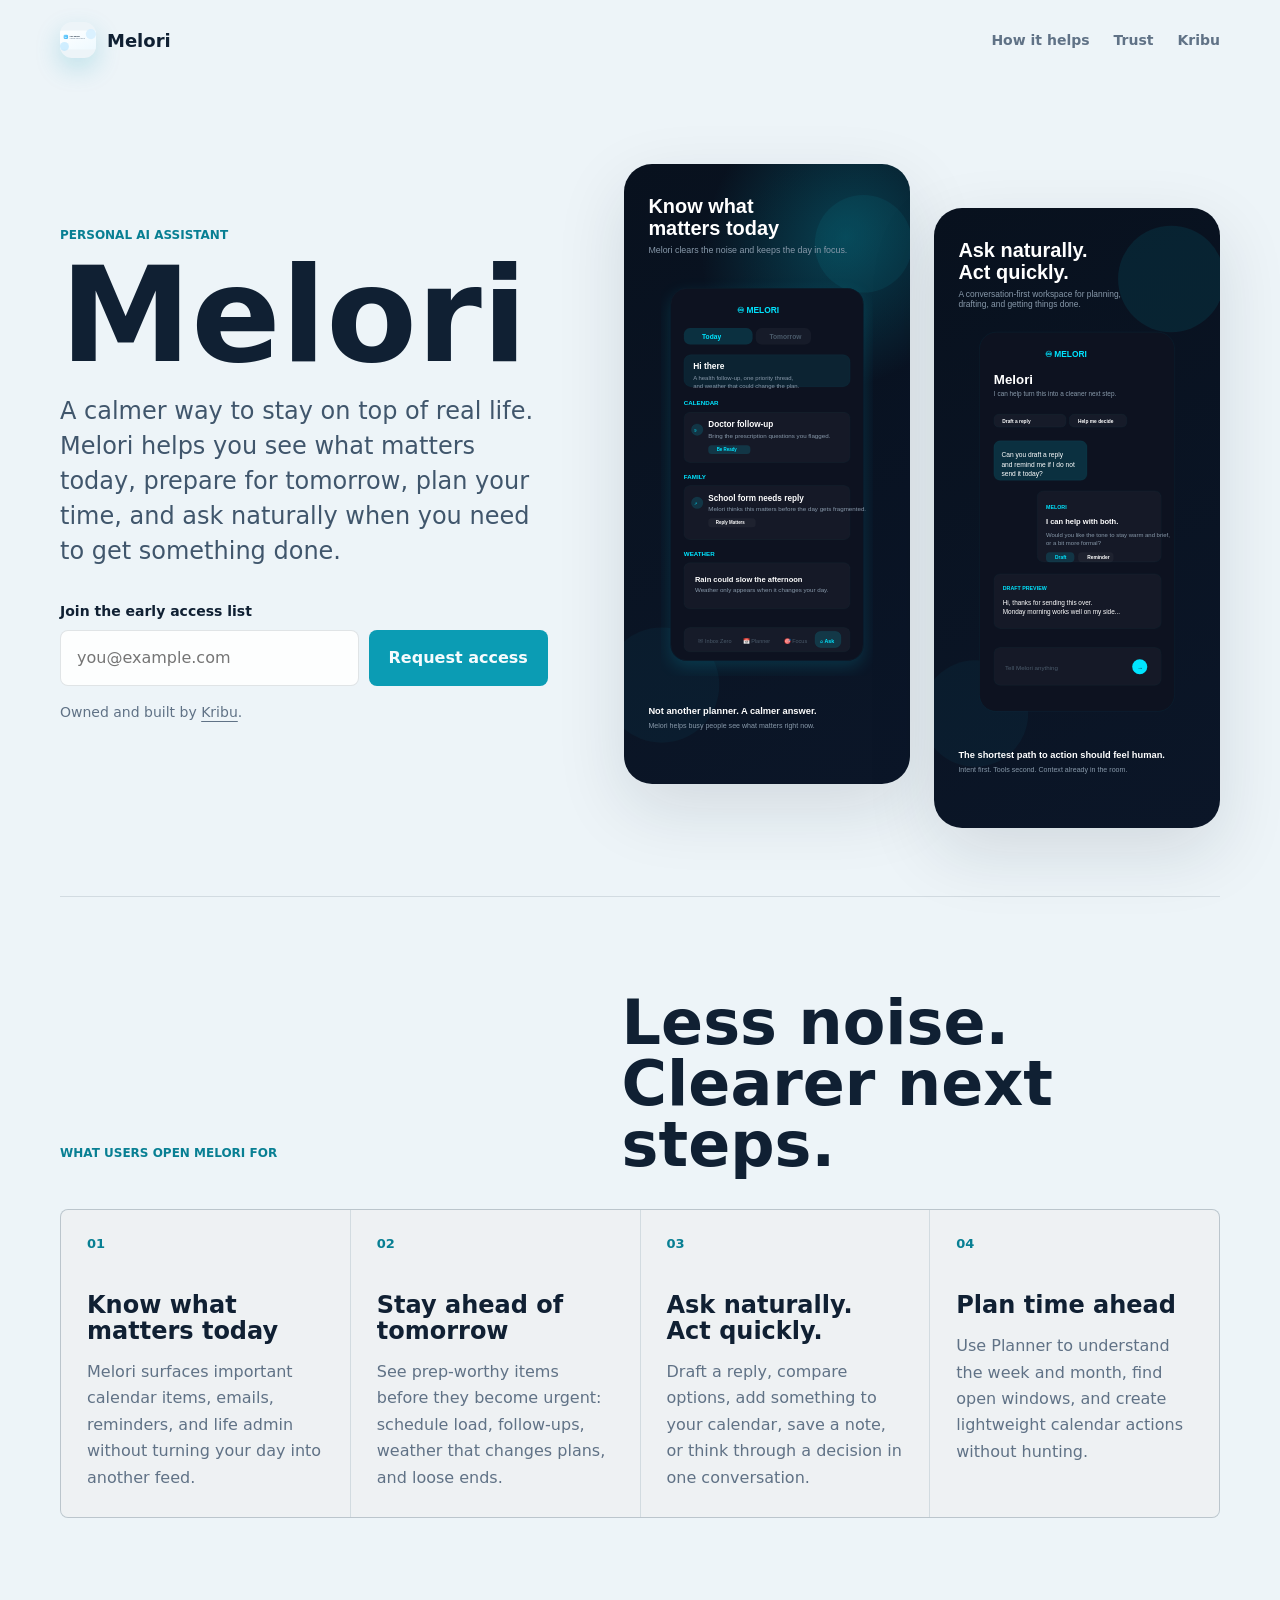
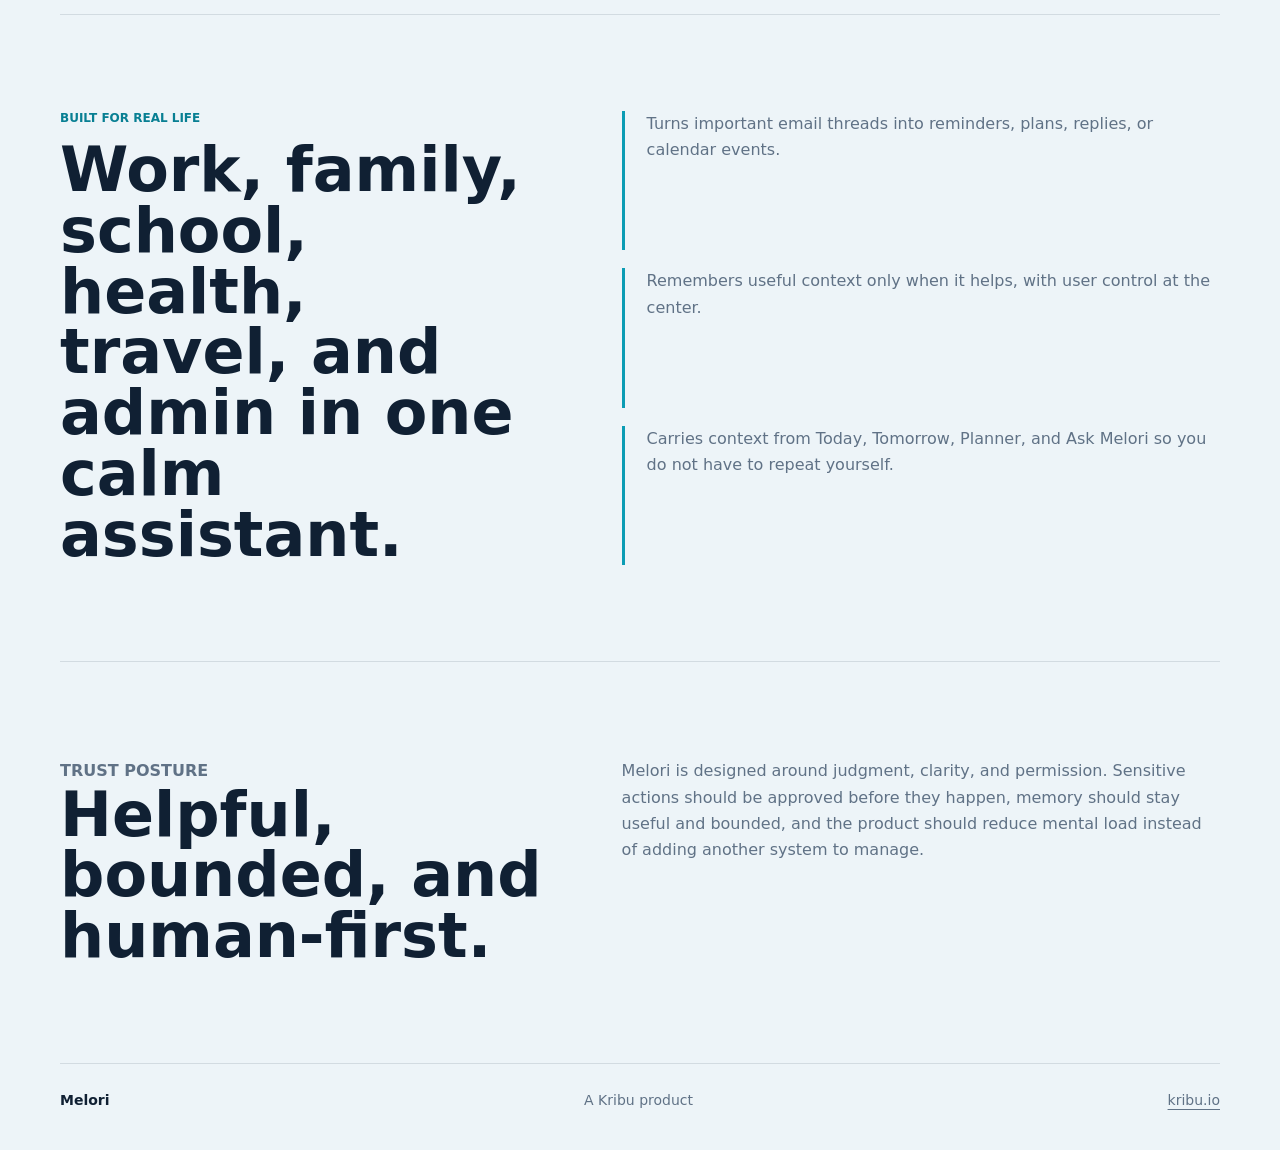
==== index.html @ 2f79527c "Build Melori landing page" ====
<!doctype html>
<html lang="en">
  <head>
    <meta charset="utf-8">
    <meta name="viewport" content="width=device-width, initial-scale=1">
    <title>Melori | A calmer way to stay on top of real life</title>
    <meta
      name="description"
      content="Melori is a calm personal AI assistant that helps you know what matters today, prepare for tomorrow, plan ahead, and turn intent into action."
    >
    <meta name="theme-color" content="#edf4f8">
    <meta name="robots" content="index,follow,max-image-preview:large,max-snippet:-1,max-video-preview:-1">
    <link rel="canonical" href="https://askmelori.ai/">

    <meta property="og:type" content="website">
    <meta property="og:site_name" content="Melori">
    <meta property="og:title" content="Melori | A calmer way to stay on top of real life">
    <meta
      property="og:description"
      content="Know what matters today, prepare for tomorrow, and ask naturally when you need to act."
    >
    <meta property="og:url" content="https://askmelori.ai/">
    <meta property="og:image" content="https://askmelori.ai/melori-mark.svg">
    <meta property="og:image:alt" content="Melori logo">

    <meta name="twitter:card" content="summary_large_image">
    <meta name="twitter:title" content="Melori | A calmer way to stay on top of real life">
    <meta
      name="twitter:description"
      content="A personal AI assistant for today, tomorrow, planning, and quick follow-through."
    >
    <meta name="twitter:image" content="https://askmelori.ai/melori-mark.svg">

    <link rel="icon" href="/melori-mark.svg" type="image/svg+xml">
    <link rel="apple-touch-icon" href="/melori-mark.svg">
    <link rel="stylesheet" href="/styles.css">

    <script type="application/ld+json">
      {
        "@context": "https://schema.org",
        "@type": "Organization",
        "name": "Melori",
        "url": "https://askmelori.ai/",
        "logo": "https://askmelori.ai/melori-mark.svg",
        "parentOrganization": {
          "@type": "Organization",
          "name": "Kribu",
          "url": "https://kribu.io/"
        },
        "description": "Melori is a personal AI assistant for life admin, planning, memory, and follow-through."
      }
    </script>
  </head>
  <body>
    <header class="site-header" aria-label="Primary navigation">
      <a class="brand" href="/" aria-label="Melori home">
        <img src="/melori-mark.svg" alt="" width="36" height="36">
        <span>Melori</span>
      </a>
      <nav class="nav-links" aria-label="Page links">
        <a href="#how">How it helps</a>
        <a href="#trust">Trust</a>
        <a href="https://kribu.io/">Kribu</a>
      </nav>
    </header>

    <main>
      <section class="hero" aria-labelledby="hero-title">
        <div class="hero-copy">
          <p class="eyebrow">Personal AI assistant</p>
          <h1 id="hero-title">Melori</h1>
          <p class="hero-lede">
            A calmer way to stay on top of real life. Melori helps you see what matters today,
            prepare for tomorrow, plan your time, and ask naturally when you need to get something done.
          </p>
          <form class="signup" action="mailto:hello@askmelori.ai" method="post" enctype="text/plain">
            <label for="email">Join the early access list</label>
            <div class="signup-row">
              <input id="email" name="email" type="email" autocomplete="email" placeholder="you@example.com" required>
              <button type="submit">Request access</button>
            </div>
          </form>
          <p class="owned">Owned and built by <a href="https://kribu.io/">Kribu</a>.</p>
        </div>

        <div class="product-preview" aria-label="Melori app previews">
          <img class="preview-today" src="/assets/melori-today.svg" alt="Melori Today screen preview">
          <img class="preview-ask" src="/assets/melori-ask.svg" alt="Ask Melori conversation screen preview">
        </div>
      </section>

      <section class="flow" id="how" aria-labelledby="flow-title">
        <div class="section-heading">
          <p class="eyebrow">What users open Melori for</p>
          <h2 id="flow-title">Less noise. Clearer next steps.</h2>
        </div>
        <div class="flow-grid">
          <article>
            <span>01</span>
            <h3>Know what matters today</h3>
            <p>Melori surfaces important calendar items, emails, reminders, and life admin without turning your day into another feed.</p>
          </article>
          <article>
            <span>02</span>
            <h3>Stay ahead of tomorrow</h3>
            <p>See prep-worthy items before they become urgent: schedule load, follow-ups, weather that changes plans, and loose ends.</p>
          </article>
          <article>
            <span>03</span>
            <h3>Ask naturally. Act quickly.</h3>
            <p>Draft a reply, compare options, add something to your calendar, save a note, or think through a decision in one conversation.</p>
          </article>
          <article>
            <span>04</span>
            <h3>Plan time ahead</h3>
            <p>Use Planner to understand the week and month, find open windows, and create lightweight calendar actions without hunting.</p>
          </article>
        </div>
      </section>

      <section class="useful" aria-labelledby="useful-title">
        <div>
          <p class="eyebrow">Built for real life</p>
          <h2 id="useful-title">Work, family, school, health, travel, and admin in one calm assistant.</h2>
        </div>
        <ul>
          <li>Turns important email threads into reminders, plans, replies, or calendar events.</li>
          <li>Remembers useful context only when it helps, with user control at the center.</li>
          <li>Carries context from Today, Tomorrow, Planner, and Ask Melori so you do not have to repeat yourself.</li>
        </ul>
      </section>

      <section class="trust" id="trust" aria-labelledby="trust-title">
        <div>
          <p class="eyebrow">Trust posture</p>
          <h2 id="trust-title">Helpful, bounded, and human-first.</h2>
        </div>
        <p>
          Melori is designed around judgment, clarity, and permission. Sensitive actions should be approved before they happen,
          memory should stay useful and bounded, and the product should reduce mental load instead of adding another system to manage.
        </p>
      </section>
    </main>

    <footer class="site-footer">
      <span>Melori</span>
      <span>A Kribu product</span>
      <a href="https://kribu.io/">kribu.io</a>
    </footer>
  </body>
</html>
---- styles.css ----
:root {
  --bg: #edf4f8;
  --paper: #ffffff;
  --ink: #102033;
  --muted: #607286;
  --soft: #dce9ef;
  --line: rgba(20, 42, 61, 0.12);
  --teal: #0b9cb4;
  --teal-dark: #087f93;
  --green: #168257;
  --violet: #6a4fcc;
  --shadow: 0 24px 70px rgba(16, 32, 51, 0.12);
  font-family:
    Inter, ui-sans-serif, system-ui, -apple-system, BlinkMacSystemFont, "Segoe UI",
    sans-serif;
}

* {
  box-sizing: border-box;
}

html {
  scroll-behavior: smooth;
}

body {
  margin: 0;
  min-width: 320px;
  color: var(--ink);
  background: var(--bg);
}

a {
  color: inherit;
  text-decoration-thickness: 1px;
  text-underline-offset: 4px;
}

.site-header,
main,
.site-footer {
  width: min(1160px, calc(100% - 36px));
  margin: 0 auto;
}

.site-header {
  display: flex;
  align-items: center;
  justify-content: space-between;
  gap: 24px;
  padding: 22px 0;
}

.brand,
.nav-links {
  display: flex;
  align-items: center;
}

.brand {
  gap: 11px;
  color: var(--ink);
  font-size: 18px;
  font-weight: 760;
  text-decoration: none;
}

.brand img {
  border-radius: 12px;
  box-shadow: 0 10px 26px rgba(11, 156, 180, 0.22);
}

.nav-links {
  gap: 24px;
  color: var(--muted);
  font-size: 14px;
  font-weight: 650;
}

.nav-links a {
  text-decoration: none;
}

.nav-links a:hover {
  color: var(--ink);
}

.hero {
  display: grid;
  grid-template-columns: minmax(0, 0.9fr) minmax(360px, 1.1fr);
  align-items: center;
  gap: clamp(34px, 6vw, 76px);
  min-height: calc(100svh - 84px);
  padding: clamp(26px, 5vw, 64px) 0 clamp(48px, 8vw, 92px);
}

.hero-copy {
  max-width: 590px;
}

.eyebrow {
  margin: 0 0 15px;
  color: var(--teal-dark);
  font-size: 12px;
  font-weight: 780;
  letter-spacing: 0;
  text-transform: uppercase;
}

h1,
h2,
h3,
p {
  margin-top: 0;
}

h1,
h2,
h3 {
  letter-spacing: 0;
}

h1 {
  margin-bottom: 20px;
  font-size: clamp(64px, 12vw, 132px);
  line-height: 0.88;
}

.hero-lede {
  margin-bottom: 34px;
  color: #40566c;
  font-size: clamp(19px, 2.2vw, 24px);
  line-height: 1.46;
}

.signup {
  display: grid;
  gap: 11px;
  width: min(100%, 560px);
}

.signup label {
  color: var(--ink);
  font-size: 14px;
  font-weight: 760;
}

.signup-row {
  display: flex;
  gap: 10px;
}

.signup input,
.signup button {
  min-height: 56px;
  border-radius: 8px;
  font: inherit;
}

.signup input {
  min-width: 0;
  flex: 1;
  padding: 0 16px;
  border: 1px solid var(--line);
  color: var(--ink);
  background: rgba(255, 255, 255, 0.86);
}

.signup button {
  flex: 0 0 auto;
  border: 0;
  padding: 0 20px;
  color: #f6fbfd;
  background: var(--teal);
  font-weight: 820;
  cursor: pointer;
}

.signup button:hover {
  background: var(--teal-dark);
}

.owned {
  margin: 18px 0 0;
  color: var(--muted);
  font-size: 14px;
}

.product-preview {
  position: relative;
  display: grid;
  grid-template-columns: 1fr 1fr;
  gap: clamp(14px, 2.2vw, 24px);
  align-items: center;
  min-height: 540px;
}

.product-preview img {
  display: block;
  width: 100%;
  max-height: 720px;
  object-fit: contain;
  border-radius: 28px;
  box-shadow: var(--shadow);
}

.preview-ask {
  transform: translateY(44px);
}

.flow,
.useful,
.trust {
  border-top: 1px solid var(--line);
  padding: clamp(54px, 9vw, 96px) 0;
}

.section-heading,
.useful,
.trust {
  display: grid;
  grid-template-columns: minmax(0, 0.9fr) minmax(0, 1.1fr);
  gap: clamp(28px, 6vw, 72px);
}

.section-heading {
  align-items: end;
  margin-bottom: 34px;
}

h2 {
  margin-bottom: 0;
  font-size: clamp(36px, 5vw, 62px);
  line-height: 0.98;
}

.flow-grid {
  display: grid;
  grid-template-columns: repeat(4, 1fr);
  gap: 1px;
  overflow: hidden;
  border: 1px solid var(--line);
  border-radius: 8px;
  background: var(--line);
}

.flow-grid article {
  min-height: 300px;
  padding: 26px;
  background: rgba(255, 255, 255, 0.62);
}

.flow-grid span {
  display: block;
  margin-bottom: 42px;
  color: var(--teal-dark);
  font-size: 13px;
  font-weight: 820;
}

h3 {
  margin-bottom: 14px;
  font-size: 24px;
  line-height: 1.08;
}

.flow-grid p,
.useful li,
.trust p {
  color: var(--muted);
  font-size: 16px;
  line-height: 1.65;
}

.flow-grid p {
  margin-bottom: 0;
}

.useful ul {
  display: grid;
  gap: 18px;
  margin: 0;
  padding: 0;
  list-style: none;
}

.useful li {
  padding-left: 22px;
  border-left: 3px solid var(--teal);
}

.trust {
  align-items: start;
}

.trust p {
  max-width: 680px;
  margin-bottom: 0;
}

.site-footer {
  display: flex;
  justify-content: space-between;
  gap: 16px;
  padding: 28px 0 42px;
  border-top: 1px solid var(--line);
  color: var(--muted);
  font-size: 14px;
}

.site-footer span:first-child {
  color: var(--ink);
  font-weight: 760;
}

@media (max-width: 920px) {
  .hero,
  .section-heading,
  .useful,
  .trust {
    grid-template-columns: 1fr;
  }

  .hero {
    min-height: auto;
    padding-top: 26px;
  }

  .product-preview {
    min-height: 0;
    max-width: 680px;
  }

  .flow-grid {
    grid-template-columns: repeat(2, 1fr);
  }
}

@media (max-width: 620px) {
  .site-header,
  main,
  .site-footer {
    width: min(100% - 28px, 1160px);
  }

  .nav-links {
    display: none;
  }

  .hero {
    gap: 34px;
  }

  .hero-lede {
    font-size: 18px;
  }

  .signup-row {
    flex-direction: column;
  }

  .signup button {
    width: 100%;
  }

  .product-preview {
    grid-template-columns: minmax(0, 1fr);
  }

  .product-preview img {
    max-height: none;
  }

  .preview-ask {
    transform: none;
  }

  .flow-grid {
    grid-template-columns: 1fr;
  }

  .flow-grid article {
    min-height: 0;
  }

  .site-footer {
    flex-direction: column;
  }
}
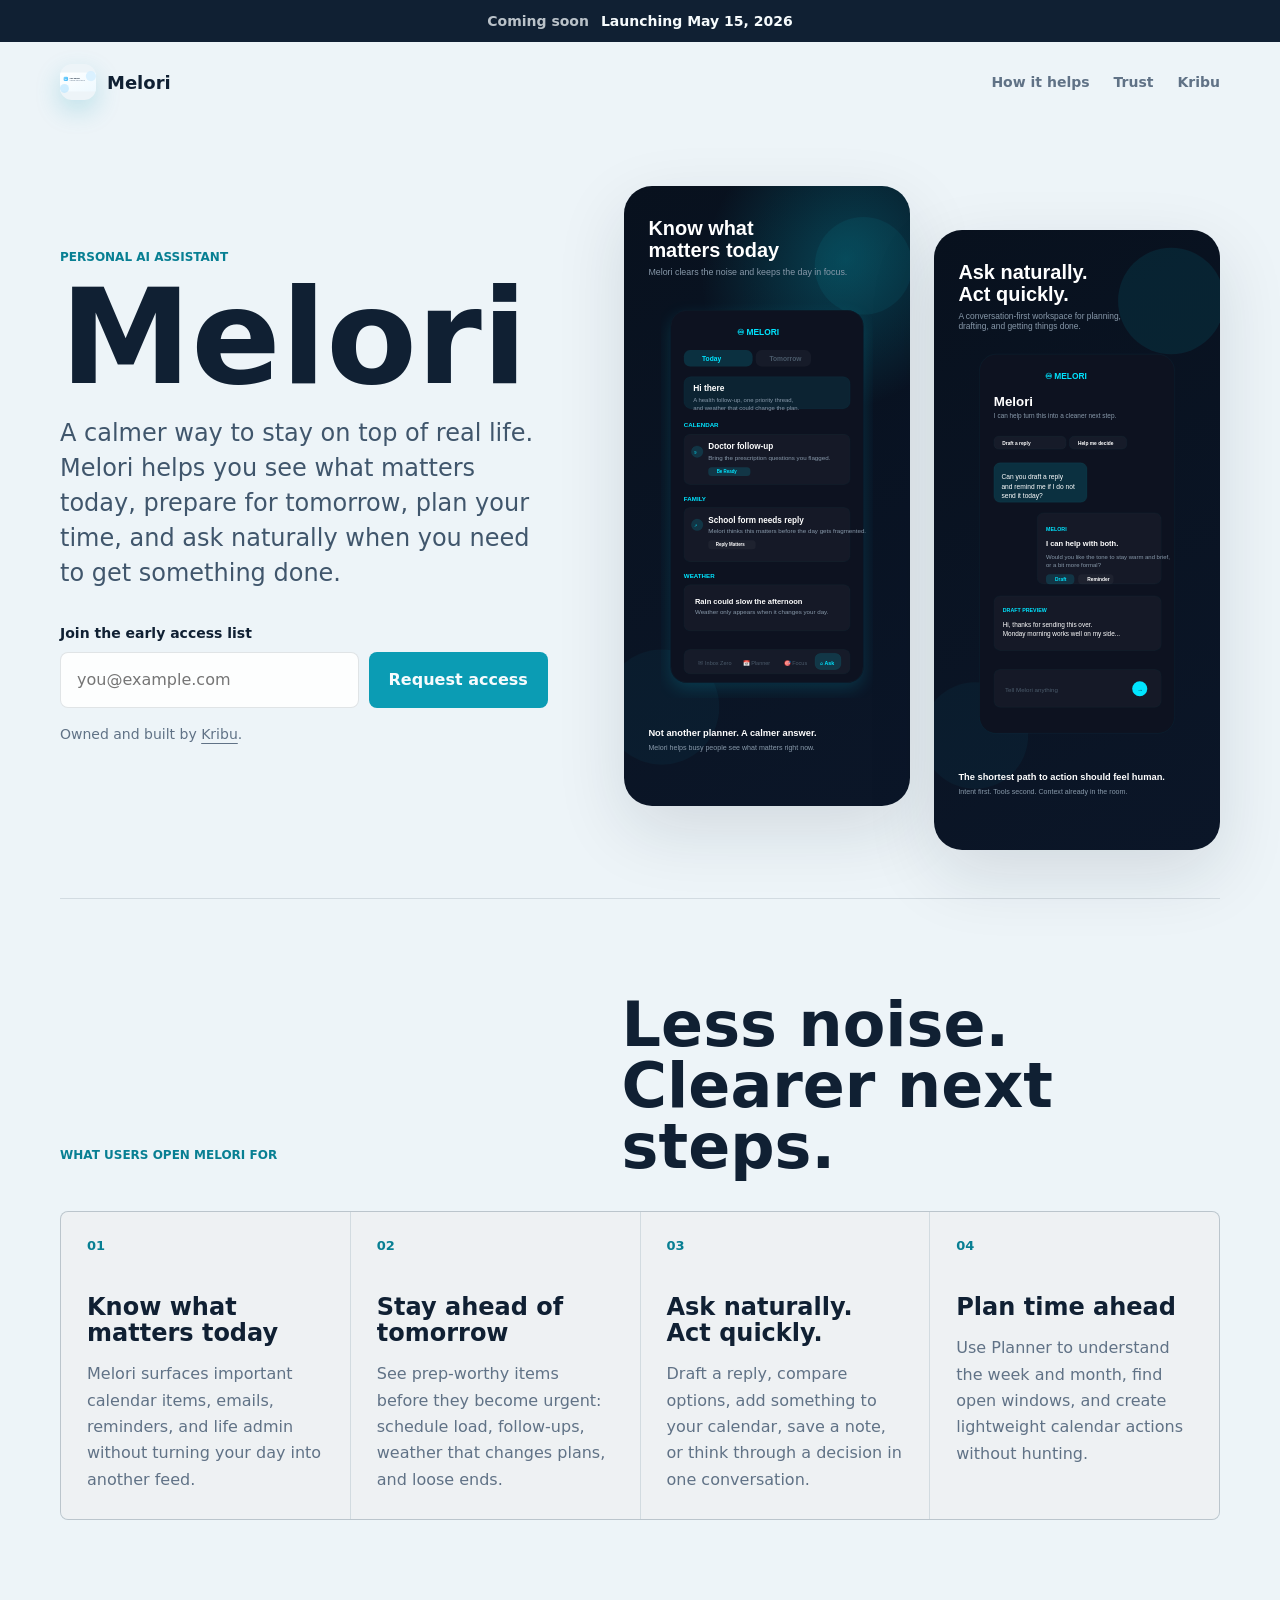
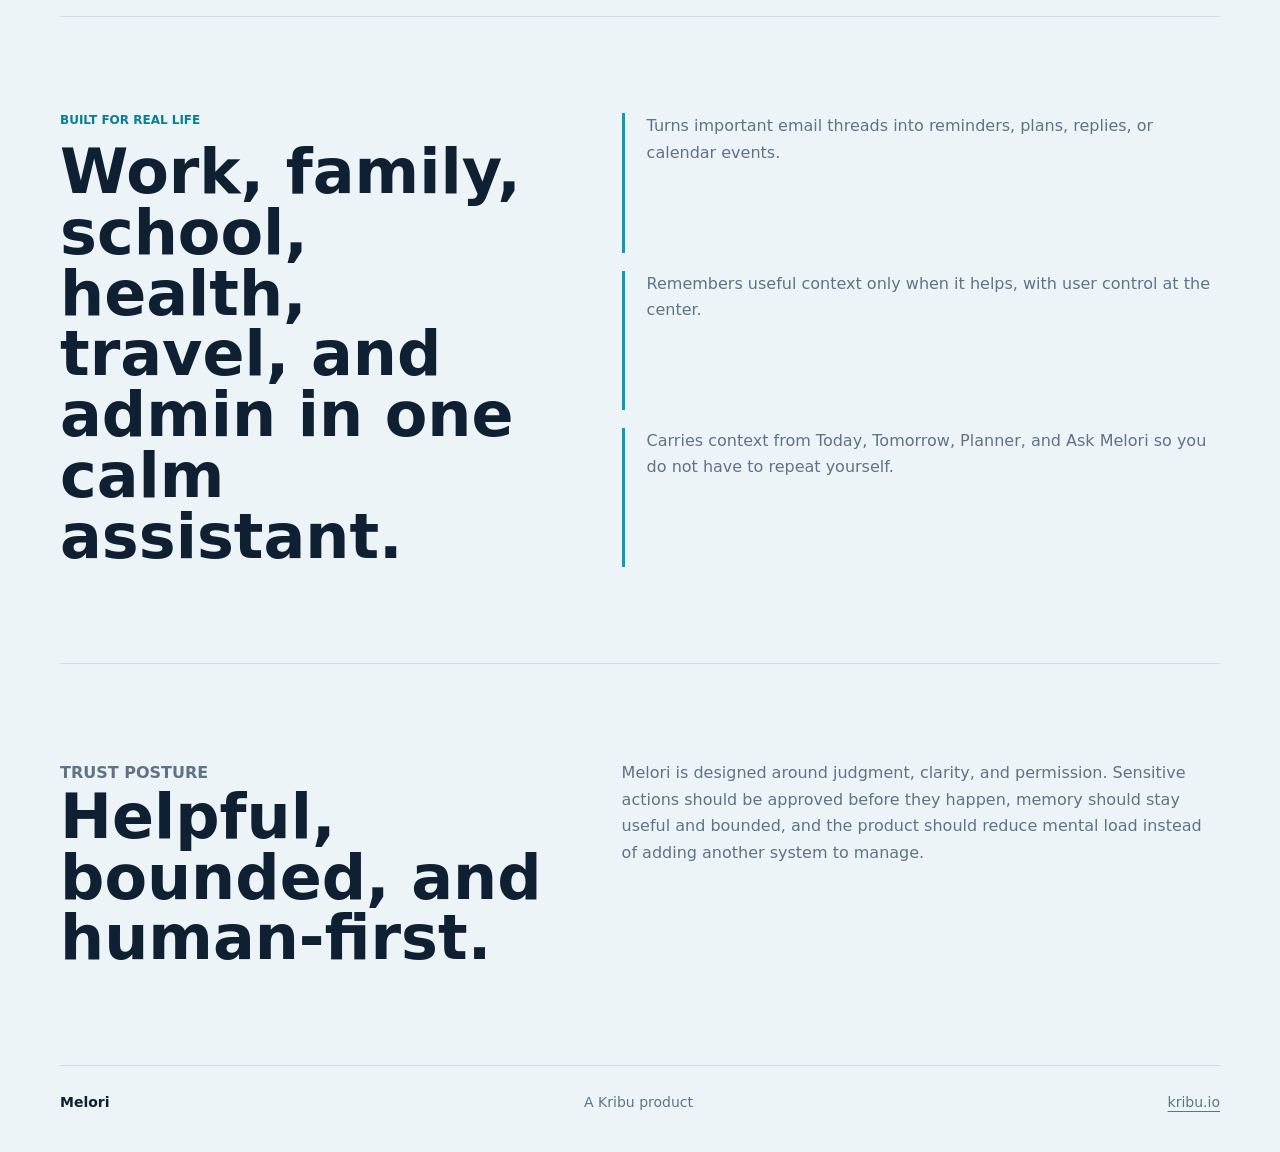
==== commit 7b540585: "Add launch date banner" ====
--- a/index.html
+++ b/index.html
@@ -52,6 +52,11 @@
     </script>
   </head>
   <body>
+    <div class="launch-banner" role="status">
+      <span>Coming soon</span>
+      <strong>Launching May 15, 2026</strong>
+    </div>
+
     <header class="site-header" aria-label="Primary navigation">
       <a class="brand" href="/" aria-label="Melori home">
         <img src="/melori-mark.svg" alt="" width="36" height="36">
--- a/styles.css
+++ b/styles.css
@@ -36,6 +36,29 @@
   text-underline-offset: 4px;
 }
 
+.launch-banner {
+  display: flex;
+  align-items: center;
+  justify-content: center;
+  gap: 12px;
+  min-height: 42px;
+  padding: 9px 18px;
+  color: #f6fbfd;
+  background: #102033;
+  font-size: 14px;
+  line-height: 1.35;
+  text-align: center;
+}
+
+.launch-banner span {
+  color: rgba(246, 251, 253, 0.74);
+  font-weight: 680;
+}
+
+.launch-banner strong {
+  font-weight: 820;
+}
+
 .site-header,
 main,
 .site-footer {
@@ -90,7 +113,7 @@
   grid-template-columns: minmax(0, 0.9fr) minmax(360px, 1.1fr);
   align-items: center;
   gap: clamp(34px, 6vw, 76px);
-  min-height: calc(100svh - 84px);
+  min-height: calc(100svh - 126px);
   padding: clamp(26px, 5vw, 64px) 0 clamp(48px, 8vw, 92px);
 }
 
@@ -337,6 +360,14 @@
 }
 
 @media (max-width: 620px) {
+  .launch-banner {
+    flex-direction: column;
+    gap: 2px;
+    min-height: 58px;
+    padding: 9px 14px;
+    font-size: 13px;
+  }
+
   .site-header,
   main,
   .site-footer {
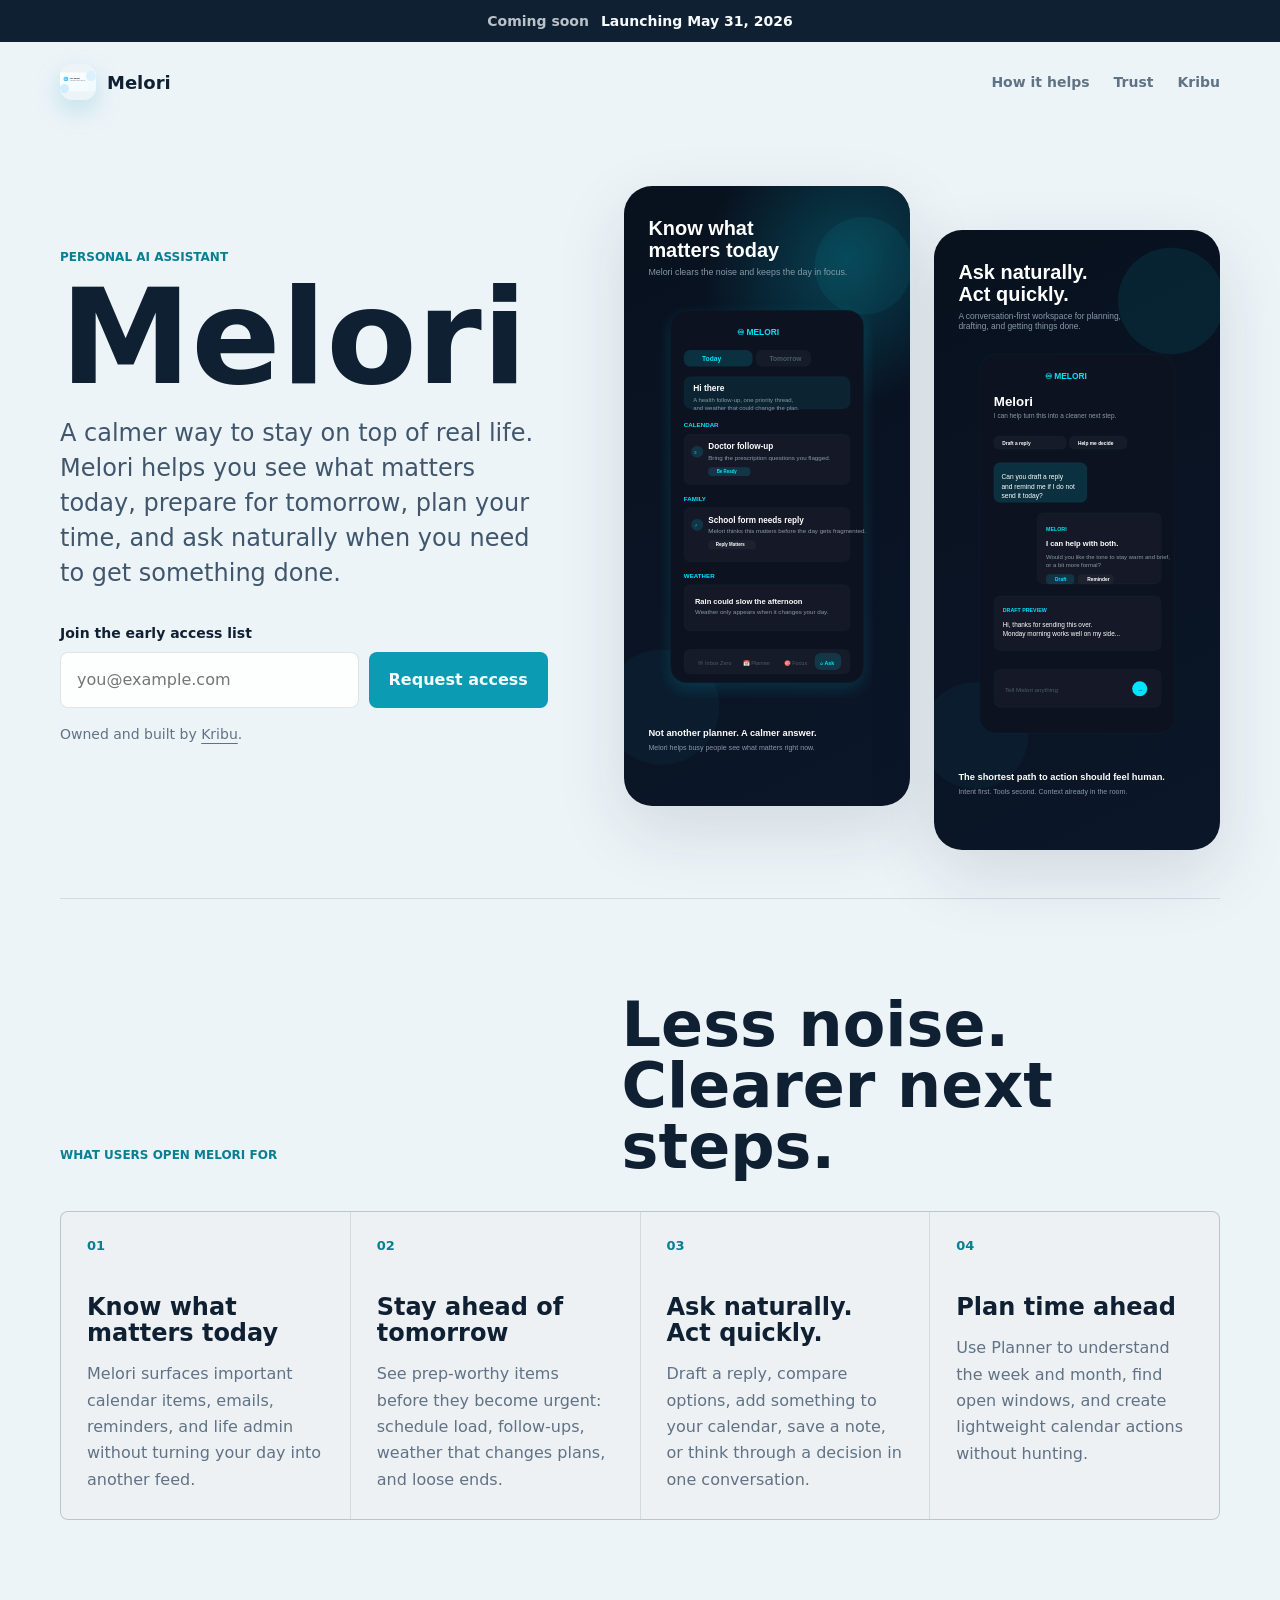
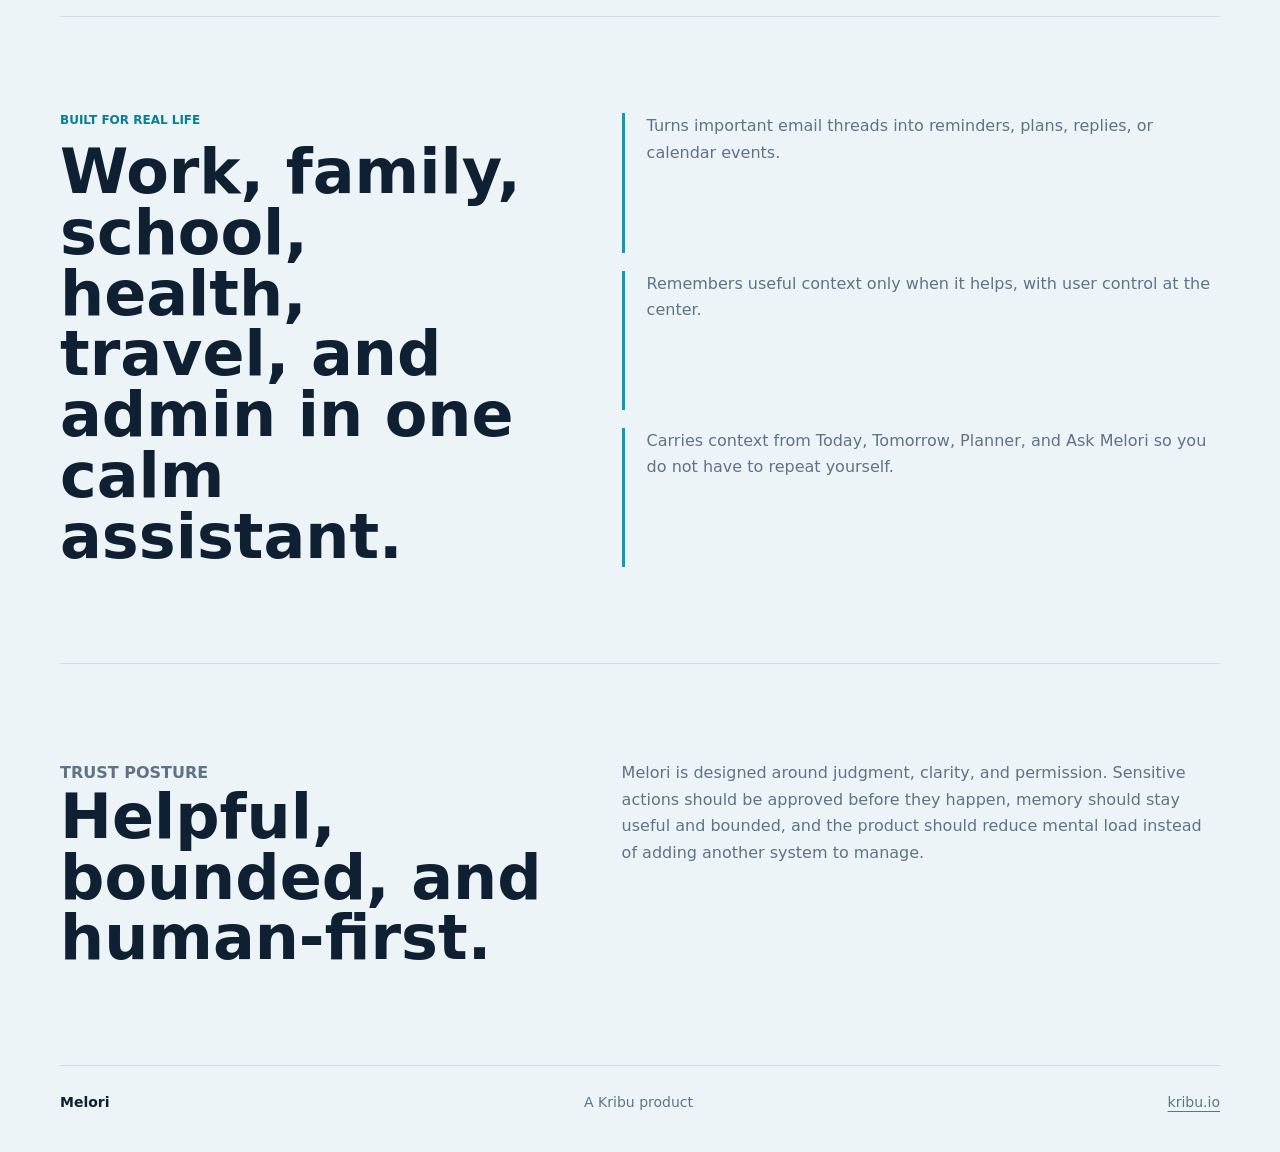
==== commit 24f3015e: "Update Melori launch date" ====
--- a/index.html
+++ b/index.html
@@ -54,7 +54,7 @@
   <body>
     <div class="launch-banner" role="status">
       <span>Coming soon</span>
-      <strong>Launching May 15, 2026</strong>
+      <strong>Launching May 31, 2026</strong>
     </div>
 
     <header class="site-header" aria-label="Primary navigation">
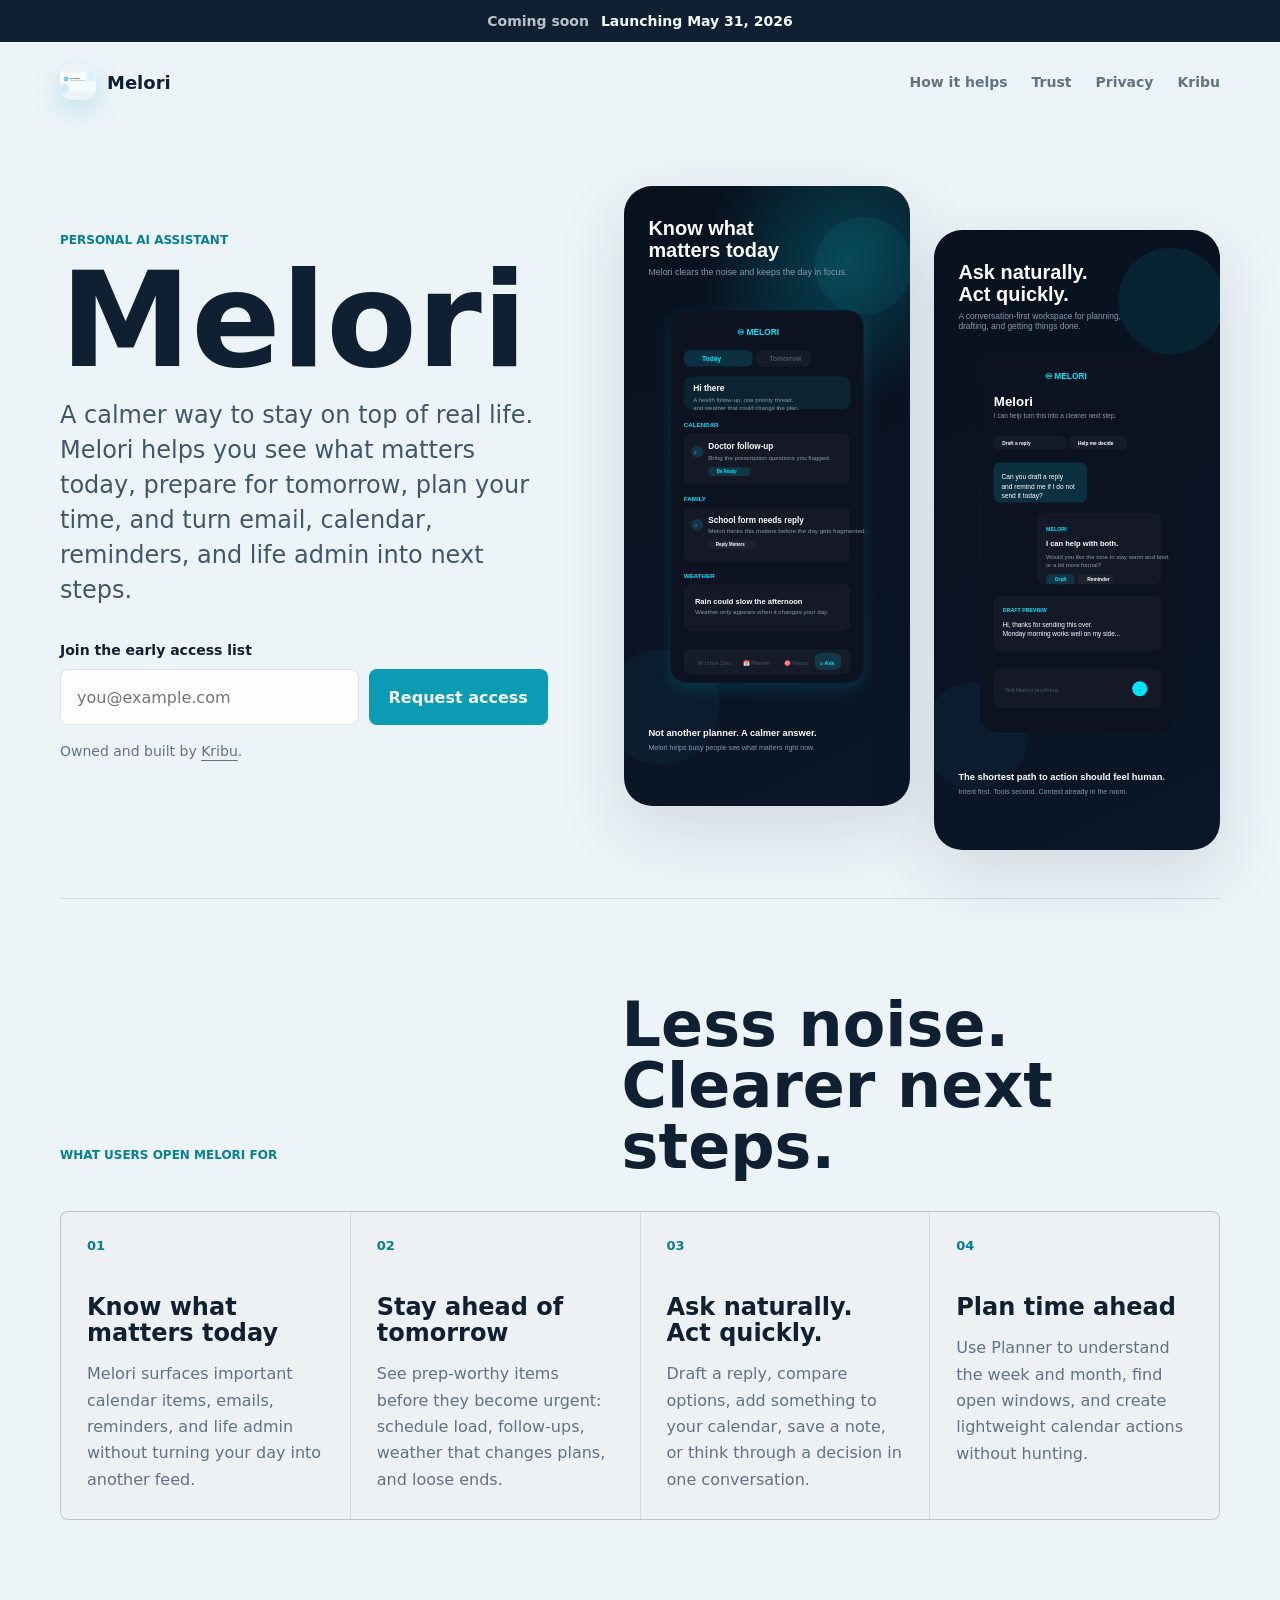
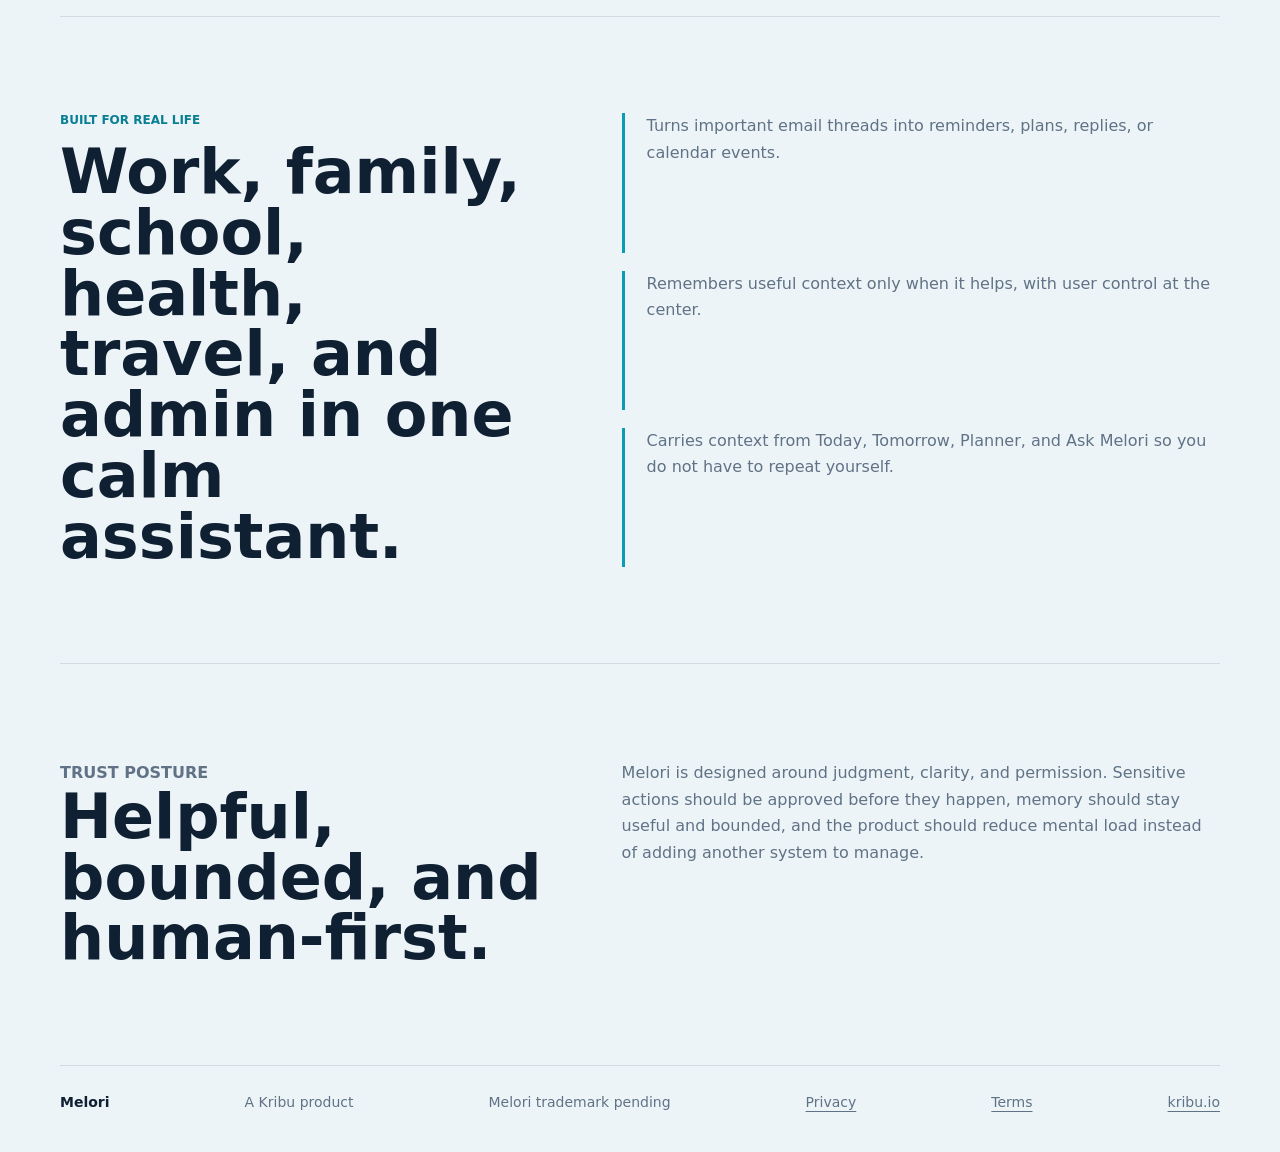
==== commit dd6c0a7e: "Add legal pages and SEO updates" ====
--- a/index.html
+++ b/index.html
@@ -3,10 +3,10 @@
   <head>
     <meta charset="utf-8">
     <meta name="viewport" content="width=device-width, initial-scale=1">
-    <title>Melori | A calmer way to stay on top of real life</title>
+    <title>Melori | Personal AI assistant for email, calendar, reminders, and life admin</title>
     <meta
       name="description"
-      content="Melori is a calm personal AI assistant that helps you know what matters today, prepare for tomorrow, plan ahead, and turn intent into action."
+      content="Melori is a calm personal AI assistant for email, calendar, reminders, planning, memory, and everyday life admin. Launching May 31, 2026."
     >
     <meta name="theme-color" content="#edf4f8">
     <meta name="robots" content="index,follow,max-image-preview:large,max-snippet:-1,max-video-preview:-1">
@@ -14,20 +14,20 @@
 
     <meta property="og:type" content="website">
     <meta property="og:site_name" content="Melori">
-    <meta property="og:title" content="Melori | A calmer way to stay on top of real life">
+    <meta property="og:title" content="Melori | Personal AI assistant for real life">
     <meta
       property="og:description"
-      content="Know what matters today, prepare for tomorrow, and ask naturally when you need to act."
+      content="A calm AI assistant for email, calendar, reminders, planning, memory, and everyday follow-through."
     >
     <meta property="og:url" content="https://askmelori.ai/">
     <meta property="og:image" content="https://askmelori.ai/melori-mark.svg">
     <meta property="og:image:alt" content="Melori logo">
 
     <meta name="twitter:card" content="summary_large_image">
-    <meta name="twitter:title" content="Melori | A calmer way to stay on top of real life">
+    <meta name="twitter:title" content="Melori | Personal AI assistant for real life">
     <meta
       name="twitter:description"
-      content="A personal AI assistant for today, tomorrow, planning, and quick follow-through."
+      content="A calm AI assistant for email, calendar, reminders, planning, memory, and everyday follow-through."
     >
     <meta name="twitter:image" content="https://askmelori.ai/melori-mark.svg">
 
@@ -47,7 +47,29 @@
           "name": "Kribu",
           "url": "https://kribu.io/"
         },
-        "description": "Melori is a personal AI assistant for life admin, planning, memory, and follow-through."
+        "description": "Melori is a personal AI assistant for life admin, planning, memory, and follow-through.",
+        "email": "hello@askmelori.ai"
+      }
+    </script>
+    <script type="application/ld+json">
+      {
+        "@context": "https://schema.org",
+        "@type": "SoftwareApplication",
+        "name": "Melori",
+        "applicationCategory": "ProductivityApplication",
+        "operatingSystem": "iOS, Android, Web",
+        "url": "https://askmelori.ai/",
+        "description": "A calm personal AI assistant for email, calendar, reminders, planning, memory, and everyday life admin.",
+        "publisher": {
+          "@type": "Organization",
+          "name": "Kribu",
+          "url": "https://kribu.io/"
+        },
+        "offers": {
+          "@type": "Offer",
+          "availability": "https://schema.org/PreOrder",
+          "url": "https://askmelori.ai/"
+        }
       }
     </script>
   </head>
@@ -65,6 +87,7 @@
       <nav class="nav-links" aria-label="Page links">
         <a href="#how">How it helps</a>
         <a href="#trust">Trust</a>
+        <a href="/privacy.html">Privacy</a>
         <a href="https://kribu.io/">Kribu</a>
       </nav>
     </header>
@@ -76,7 +99,7 @@
           <h1 id="hero-title">Melori</h1>
           <p class="hero-lede">
             A calmer way to stay on top of real life. Melori helps you see what matters today,
-            prepare for tomorrow, plan your time, and ask naturally when you need to get something done.
+            prepare for tomorrow, plan your time, and turn email, calendar, reminders, and life admin into next steps.
           </p>
           <form class="signup" action="mailto:hello@askmelori.ai" method="post" enctype="text/plain">
             <label for="email">Join the early access list</label>
@@ -150,6 +173,9 @@
     <footer class="site-footer">
       <span>Melori</span>
       <span>A Kribu product</span>
+      <span>Melori trademark pending</span>
+      <a href="/privacy.html">Privacy</a>
+      <a href="/terms.html">Terms</a>
       <a href="https://kribu.io/">kribu.io</a>
     </footer>
   </body>
--- a/styles.css
+++ b/styles.css
@@ -321,6 +321,47 @@
   margin-bottom: 0;
 }
 
+.legal-page {
+  max-width: 820px;
+  padding: clamp(56px, 8vw, 92px) 0 clamp(72px, 10vw, 118px);
+}
+
+.legal-page h1 {
+  margin-bottom: 24px;
+  font-size: clamp(48px, 8vw, 86px);
+}
+
+.legal-lede {
+  margin-bottom: 46px;
+  color: #40566c;
+  font-size: clamp(19px, 2vw, 23px);
+  line-height: 1.5;
+}
+
+.legal-page section {
+  padding: 30px 0;
+  border-top: 1px solid var(--line);
+}
+
+.legal-page h2 {
+  margin-bottom: 16px;
+  font-size: clamp(28px, 4vw, 42px);
+}
+
+.legal-page p,
+.legal-list {
+  color: var(--muted);
+  font-size: 16px;
+  line-height: 1.7;
+}
+
+.legal-list {
+  display: grid;
+  gap: 12px;
+  margin: 0;
+  padding-left: 22px;
+}
+
 .site-footer {
   display: flex;
   justify-content: space-between;
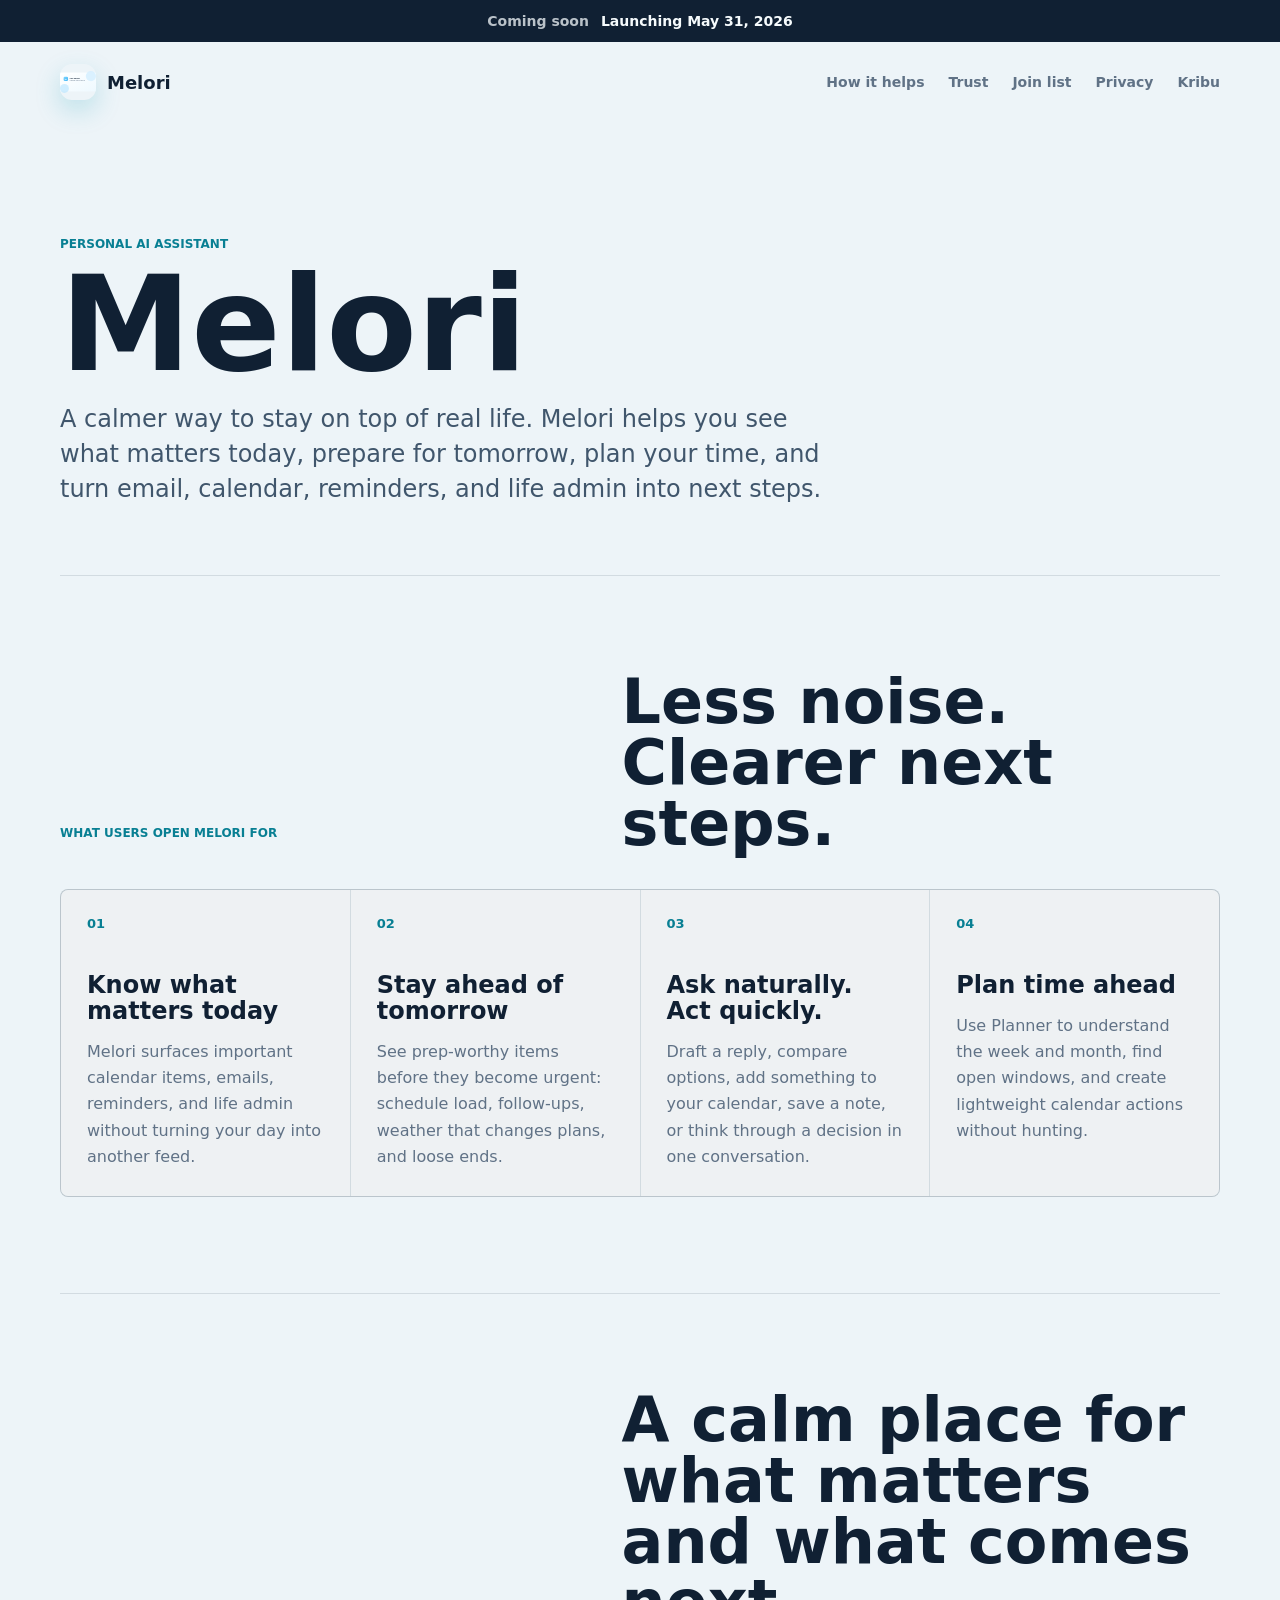
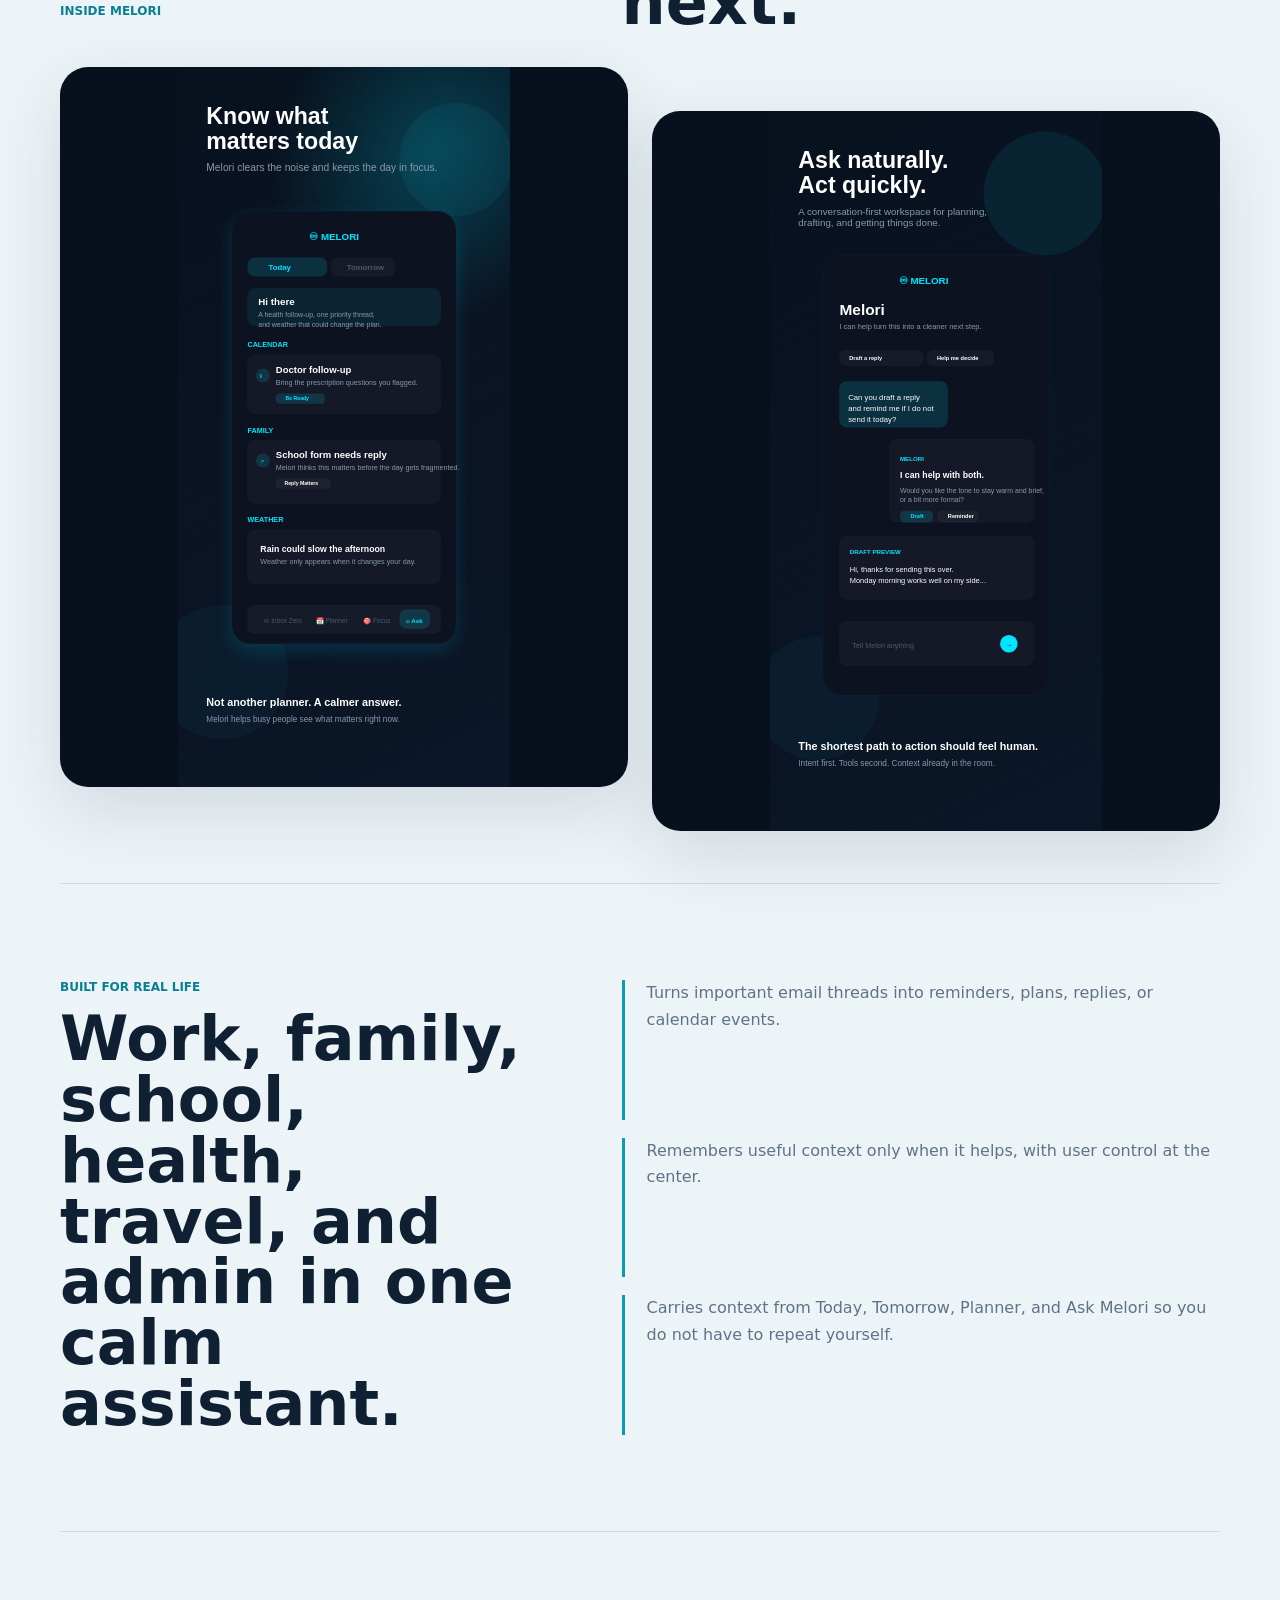
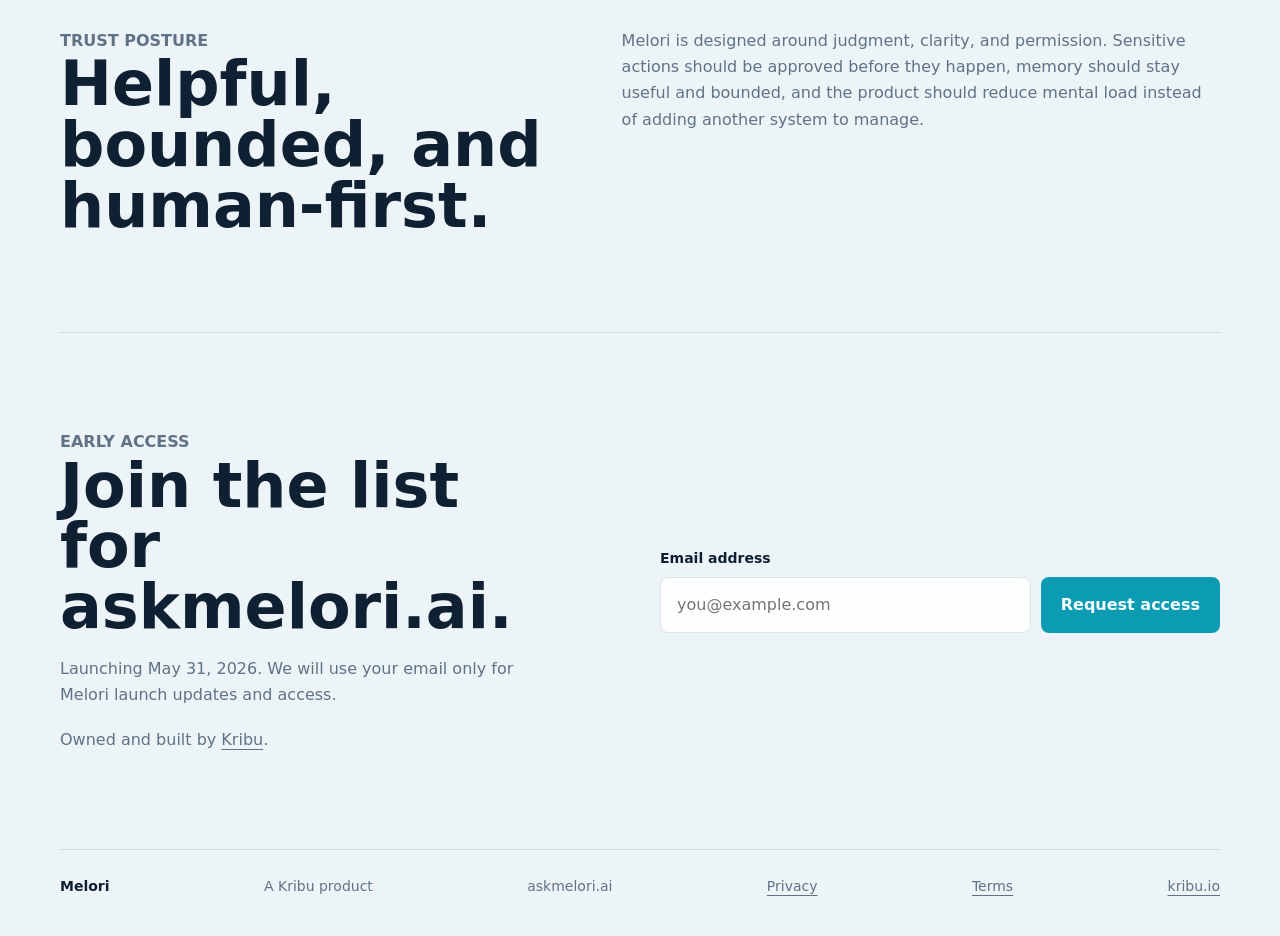
==== commit 5de10e21: "Polish AskMelori mobile landing page" ====
--- a/index.html
+++ b/index.html
@@ -87,6 +87,7 @@
       <nav class="nav-links" aria-label="Page links">
         <a href="#how">How it helps</a>
         <a href="#trust">Trust</a>
+        <a href="#join">Join list</a>
         <a href="/privacy.html">Privacy</a>
         <a href="https://kribu.io/">Kribu</a>
       </nav>
@@ -101,19 +102,6 @@
             A calmer way to stay on top of real life. Melori helps you see what matters today,
             prepare for tomorrow, plan your time, and turn email, calendar, reminders, and life admin into next steps.
           </p>
-          <form class="signup" action="mailto:hello@askmelori.ai" method="post" enctype="text/plain">
-            <label for="email">Join the early access list</label>
-            <div class="signup-row">
-              <input id="email" name="email" type="email" autocomplete="email" placeholder="you@example.com" required>
-              <button type="submit">Request access</button>
-            </div>
-          </form>
-          <p class="owned">Owned and built by <a href="https://kribu.io/">Kribu</a>.</p>
-        </div>
-
-        <div class="product-preview" aria-label="Melori app previews">
-          <img class="preview-today" src="/assets/melori-today.svg" alt="Melori Today screen preview">
-          <img class="preview-ask" src="/assets/melori-ask.svg" alt="Ask Melori conversation screen preview">
         </div>
       </section>
 
@@ -146,6 +134,17 @@
         </div>
       </section>
 
+      <section class="preview-showcase" aria-labelledby="preview-title">
+        <div class="section-heading">
+          <p class="eyebrow">Inside Melori</p>
+          <h2 id="preview-title">A calm place for what matters and what comes next.</h2>
+        </div>
+        <div class="product-preview" aria-label="Melori app previews">
+          <img class="preview-today" src="/assets/melori-today.svg" alt="Melori Today screen preview">
+          <img class="preview-ask" src="/assets/melori-ask.svg" alt="Ask Melori conversation screen preview">
+        </div>
+      </section>
+
       <section class="useful" aria-labelledby="useful-title">
         <div>
           <p class="eyebrow">Built for real life</p>
@@ -168,12 +167,28 @@
           memory should stay useful and bounded, and the product should reduce mental load instead of adding another system to manage.
         </p>
       </section>
+
+      <section class="bottom-cta" id="join" aria-labelledby="join-title">
+        <div>
+          <p class="eyebrow">Early access</p>
+          <h2 id="join-title">Join the list for askmelori.ai.</h2>
+          <p>Launching May 31, 2026. We will use your email only for Melori launch updates and access.</p>
+          <p class="owned">Owned and built by <a href="https://kribu.io/">Kribu</a>.</p>
+        </div>
+        <form class="signup" action="mailto:hello@askmelori.ai" method="post" enctype="text/plain">
+          <label for="email">Email address</label>
+          <div class="signup-row">
+            <input id="email" name="email" type="email" autocomplete="email" placeholder="you@example.com" required>
+            <button type="submit">Request access</button>
+          </div>
+        </form>
+      </section>
     </main>
 
     <footer class="site-footer">
       <span>Melori</span>
       <span>A Kribu product</span>
-      <span>Melori trademark pending</span>
+      <span>askmelori.ai</span>
       <a href="/privacy.html">Privacy</a>
       <a href="/terms.html">Terms</a>
       <a href="https://kribu.io/">kribu.io</a>
--- a/styles.css
+++ b/styles.css
@@ -19,6 +19,11 @@
   box-sizing: border-box;
 }
 
+html,
+body {
+  overflow-x: hidden;
+}
+
 html {
   scroll-behavior: smooth;
 }
@@ -66,6 +71,18 @@
   margin: 0 auto;
 }
 
+.site-header > *,
+main > *,
+.hero-copy,
+.section-heading > *,
+.useful > *,
+.trust > *,
+.bottom-cta > *,
+.flow-grid > *,
+.product-preview > * {
+  min-width: 0;
+}
+
 .site-header {
   display: flex;
   align-items: center;
@@ -109,16 +126,13 @@
 }
 
 .hero {
-  display: grid;
-  grid-template-columns: minmax(0, 0.9fr) minmax(360px, 1.1fr);
-  align-items: center;
-  gap: clamp(34px, 6vw, 76px);
-  min-height: calc(100svh - 126px);
-  padding: clamp(26px, 5vw, 64px) 0 clamp(48px, 8vw, 92px);
+  display: block;
+  min-height: auto;
+  padding: clamp(44px, 9vw, 118px) 0 clamp(34px, 6vw, 68px);
 }
 
 .hero-copy {
-  max-width: 590px;
+  max-width: 780px;
 }
 
 .eyebrow {
@@ -150,7 +164,7 @@
 }
 
 .hero-lede {
-  margin-bottom: 34px;
+  margin-bottom: 0;
   color: #40566c;
   font-size: clamp(19px, 2.2vw, 24px);
   line-height: 1.46;
@@ -209,13 +223,17 @@
   font-size: 14px;
 }
 
+.preview-showcase {
+  border-top: 1px solid var(--line);
+  padding: clamp(54px, 9vw, 96px) 0;
+}
+
 .product-preview {
   position: relative;
   display: grid;
   grid-template-columns: 1fr 1fr;
   gap: clamp(14px, 2.2vw, 24px);
   align-items: center;
-  min-height: 540px;
 }
 
 .product-preview img {
@@ -225,6 +243,7 @@
   object-fit: contain;
   border-radius: 28px;
   box-shadow: var(--shadow);
+  background: #07111d;
 }
 
 .preview-ask {
@@ -233,14 +252,16 @@
 
 .flow,
 .useful,
-.trust {
+.trust,
+.bottom-cta {
   border-top: 1px solid var(--line);
   padding: clamp(54px, 9vw, 96px) 0;
 }
 
 .section-heading,
 .useful,
-.trust {
+.trust,
+.bottom-cta {
   display: grid;
   grid-template-columns: minmax(0, 0.9fr) minmax(0, 1.1fr);
   gap: clamp(28px, 6vw, 72px);
@@ -316,9 +337,25 @@
   align-items: start;
 }
 
-.trust p {
+.trust p,
+.bottom-cta p {
   max-width: 680px;
   margin-bottom: 0;
+  color: var(--muted);
+  font-size: 16px;
+  line-height: 1.65;
+}
+
+.bottom-cta {
+  align-items: center;
+}
+
+.bottom-cta h2 {
+  margin-bottom: 18px;
+}
+
+.bottom-cta .signup {
+  justify-self: end;
 }
 
 .legal-page {
@@ -381,17 +418,16 @@
   .hero,
   .section-heading,
   .useful,
-  .trust {
+  .trust,
+  .bottom-cta {
     grid-template-columns: 1fr;
   }
 
   .hero {
-    min-height: auto;
-    padding-top: 26px;
+    padding-top: 44px;
   }
 
   .product-preview {
-    min-height: 0;
     max-width: 680px;
   }
 
@@ -412,7 +448,7 @@
   .site-header,
   main,
   .site-footer {
-    width: min(100% - 28px, 1160px);
+    width: min(calc(100% - 28px), 362px);
   }
 
   .nav-links {
@@ -420,7 +456,24 @@
   }
 
   .hero {
-    gap: 34px;
+    padding-top: 38px;
+  }
+
+  h1 {
+    font-size: clamp(58px, 18vw, 82px);
+    line-height: 0.94;
+  }
+
+  h2 {
+    max-width: 12ch;
+    font-size: clamp(34px, 10vw, 44px);
+    line-height: 1.02;
+  }
+
+  p,
+  li {
+    max-width: 34ch;
+    overflow-wrap: anywhere;
   }
 
   .hero-lede {
@@ -437,10 +490,19 @@
 
   .product-preview {
     grid-template-columns: minmax(0, 1fr);
+    gap: 16px;
+    justify-items: center;
+    max-width: 100%;
+    overflow: hidden;
   }
 
   .product-preview img {
-    max-height: none;
+    width: 100%;
+    max-width: 330px;
+    max-height: 640px;
+    height: auto;
+    margin: 0 auto;
+    border-radius: 22px;
   }
 
   .preview-ask {
@@ -453,6 +515,15 @@
 
   .flow-grid article {
     min-height: 0;
+    padding: 22px;
+  }
+
+  .flow-grid span {
+    margin-bottom: 30px;
+  }
+
+  h3 {
+    font-size: 22px;
   }
 
   .site-footer {
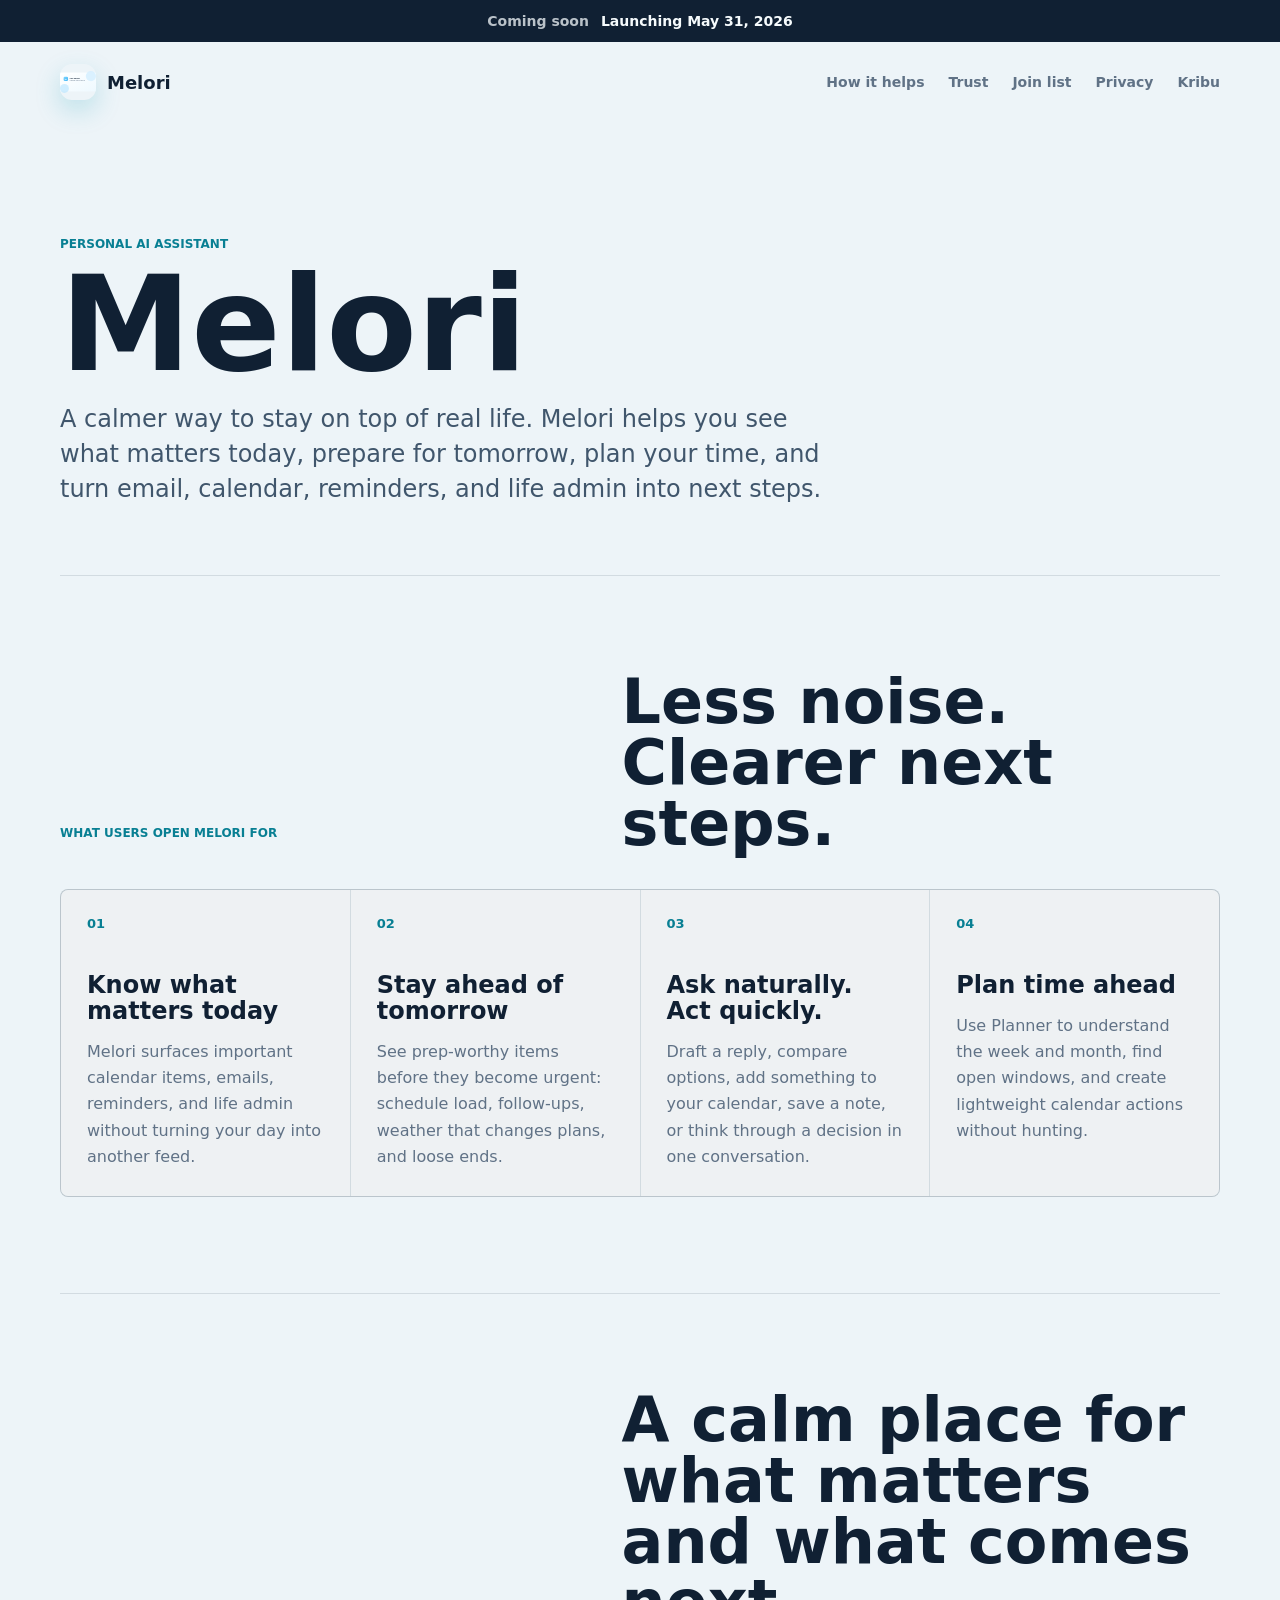
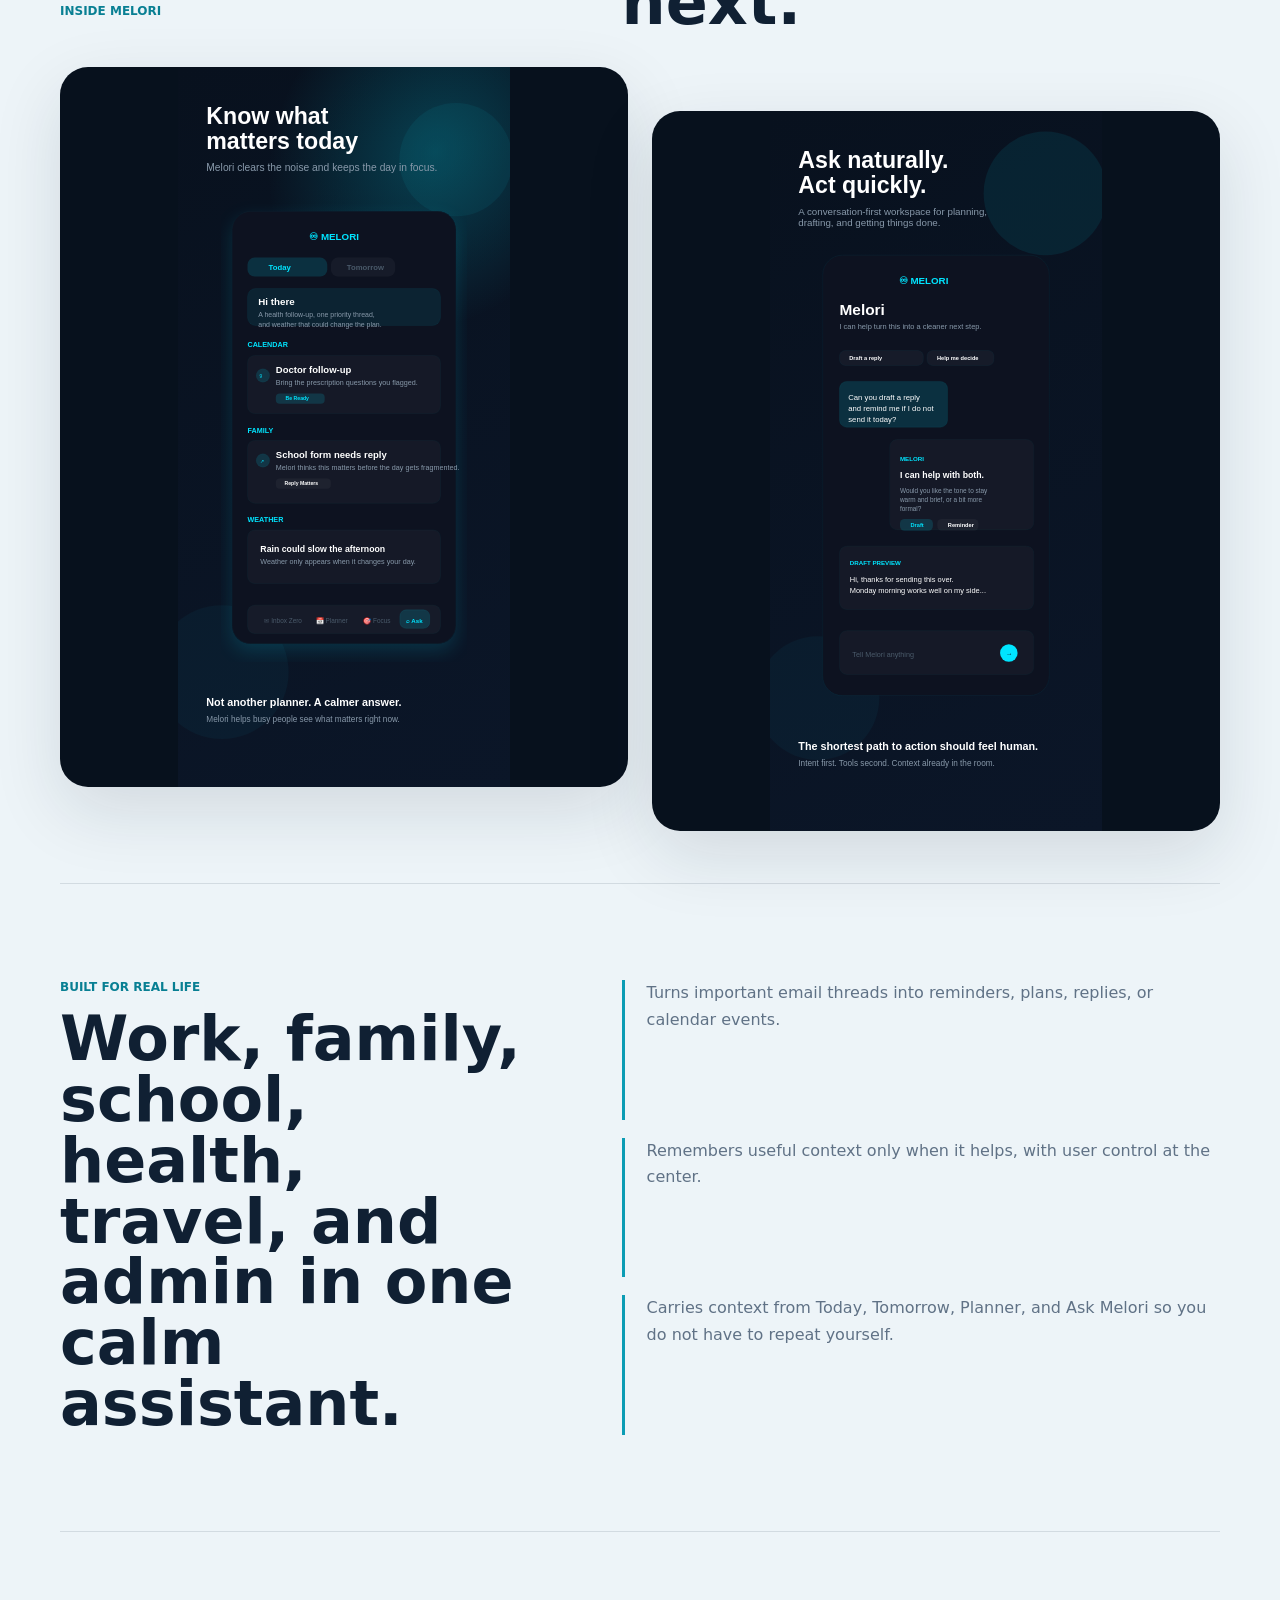
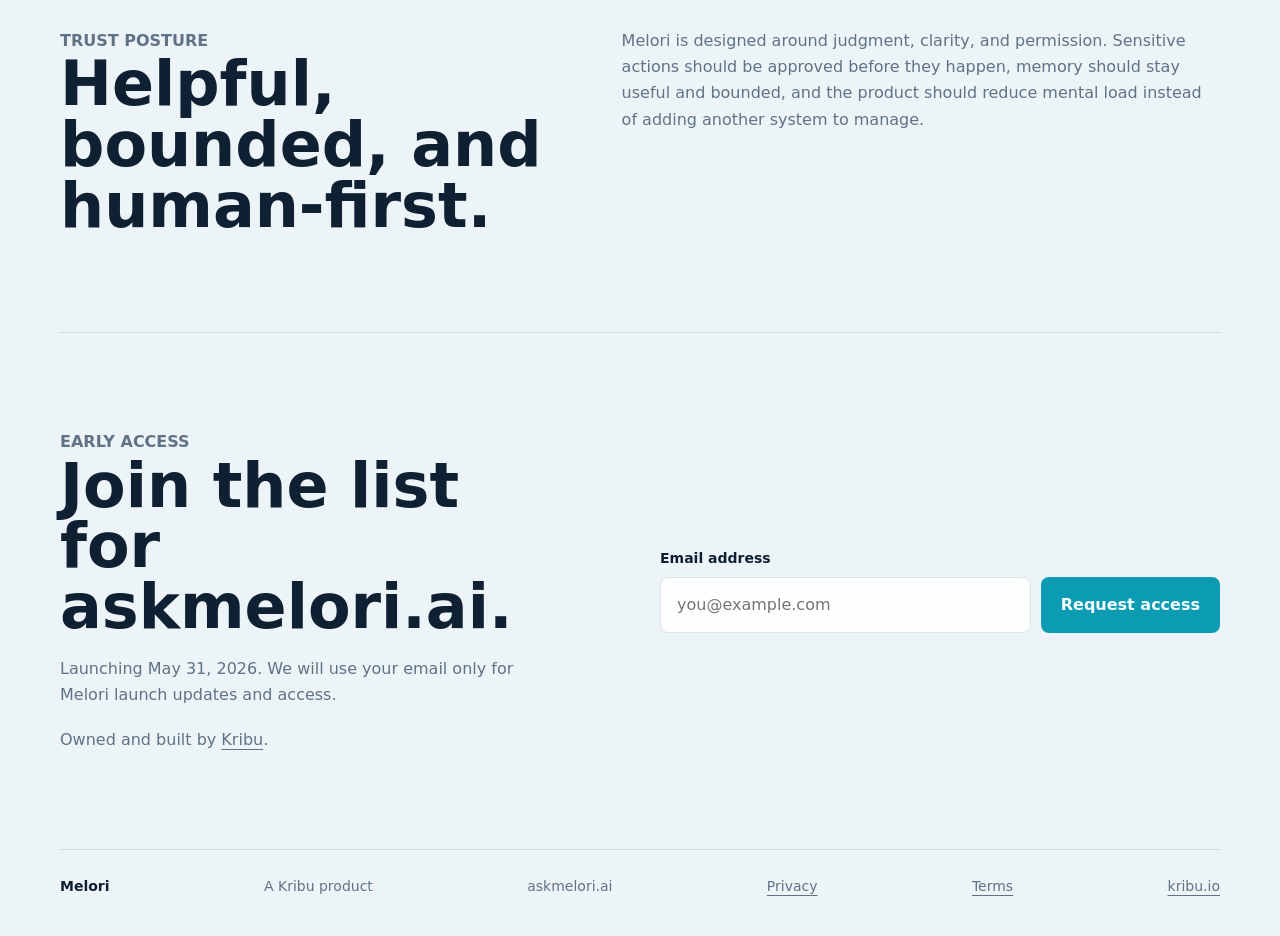
==== commit f5d5245f: "Fix Ask Melori mockup text overflow" ====
--- a/index.html
+++ b/index.html
@@ -140,8 +140,8 @@
           <h2 id="preview-title">A calm place for what matters and what comes next.</h2>
         </div>
         <div class="product-preview" aria-label="Melori app previews">
-          <img class="preview-today" src="/assets/melori-today.svg" alt="Melori Today screen preview">
-          <img class="preview-ask" src="/assets/melori-ask.svg" alt="Ask Melori conversation screen preview">
+          <img class="preview-today" src="/assets/melori-today.svg?v=20260516" alt="Melori Today screen preview">
+          <img class="preview-ask" src="/assets/melori-ask.svg?v=20260516" alt="Ask Melori conversation screen preview">
         </div>
       </section>
 
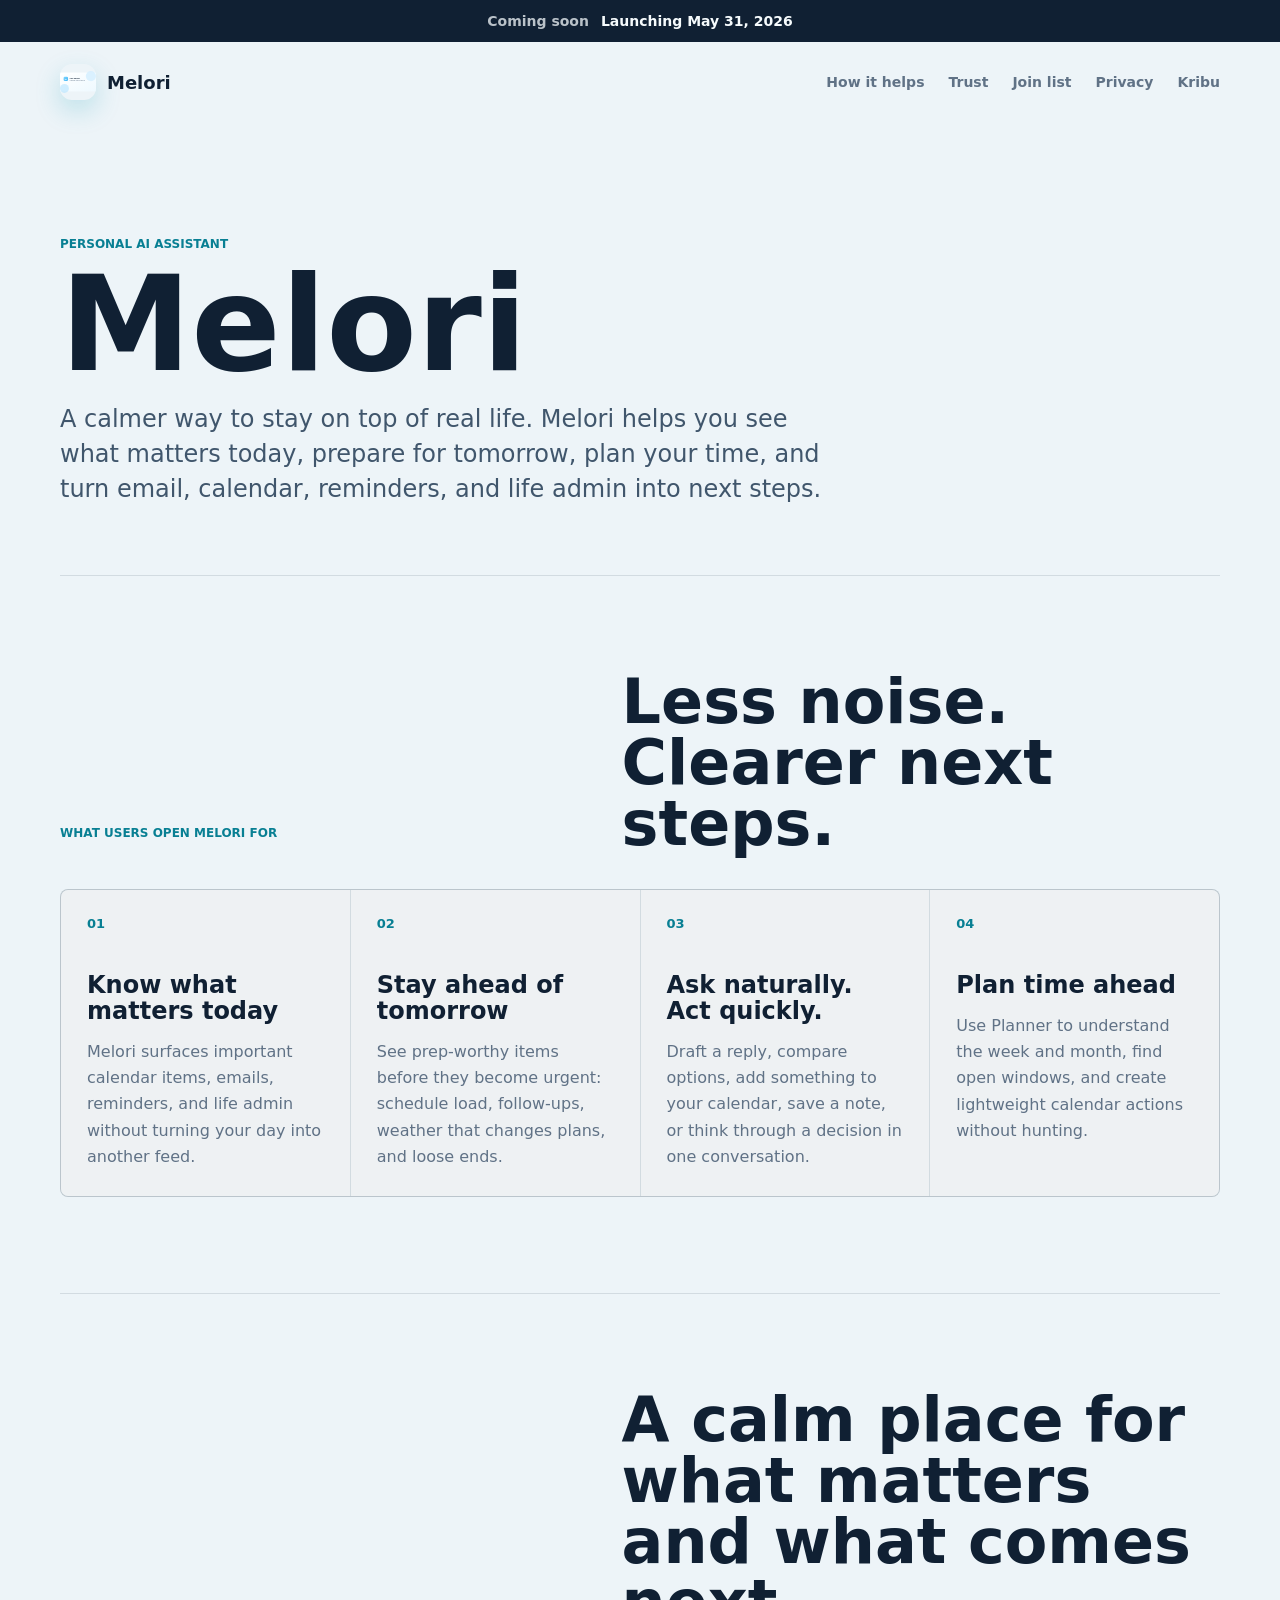
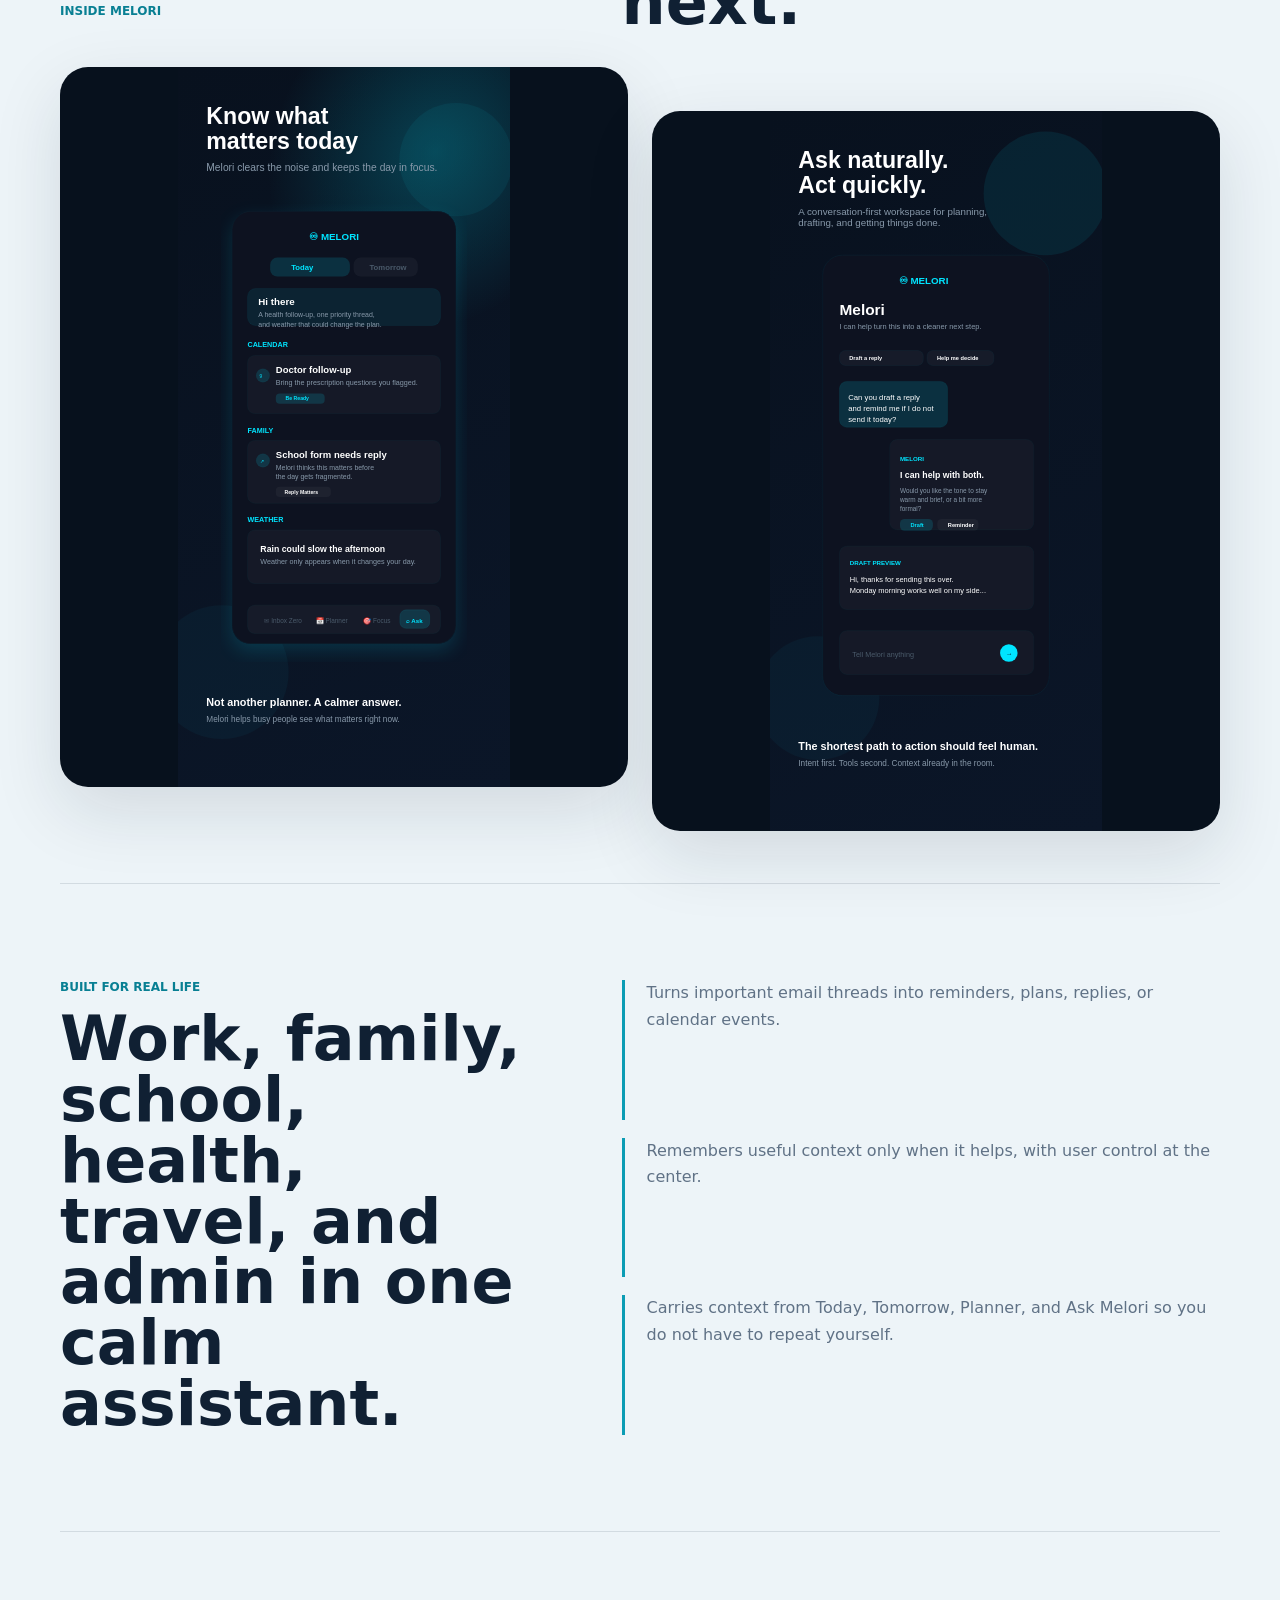
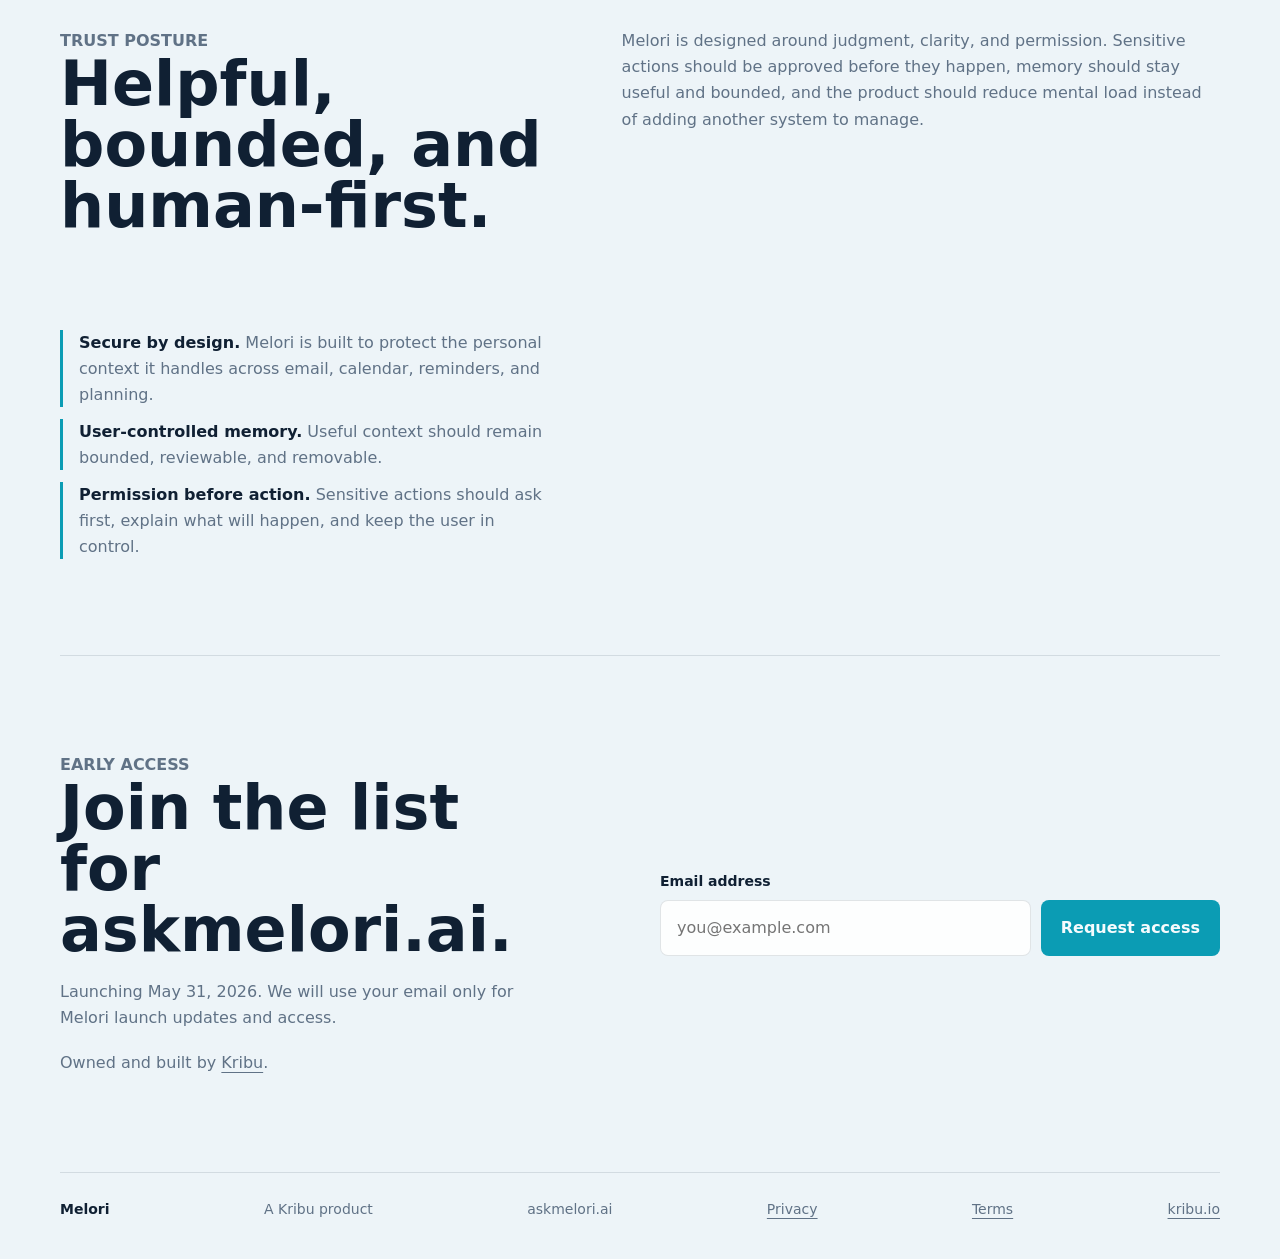
==== commit 294e1430: "Fix Today mockup and add security copy" ====
--- a/index.html
+++ b/index.html
@@ -140,7 +140,7 @@
           <h2 id="preview-title">A calm place for what matters and what comes next.</h2>
         </div>
         <div class="product-preview" aria-label="Melori app previews">
-          <img class="preview-today" src="/assets/melori-today.svg?v=20260516" alt="Melori Today screen preview">
+          <img class="preview-today" src="/assets/melori-today.svg?v=20260516b" alt="Melori Today screen preview">
           <img class="preview-ask" src="/assets/melori-ask.svg?v=20260516" alt="Ask Melori conversation screen preview">
         </div>
       </section>
@@ -166,6 +166,11 @@
           Melori is designed around judgment, clarity, and permission. Sensitive actions should be approved before they happen,
           memory should stay useful and bounded, and the product should reduce mental load instead of adding another system to manage.
         </p>
+        <ul class="security-list" aria-label="Melori security principles">
+          <li><strong>Secure by design.</strong> Melori is built to protect the personal context it handles across email, calendar, reminders, and planning.</li>
+          <li><strong>User-controlled memory.</strong> Useful context should remain bounded, reviewable, and removable.</li>
+          <li><strong>Permission before action.</strong> Sensitive actions should ask first, explain what will happen, and keep the user in control.</li>
+        </ul>
       </section>
 
       <section class="bottom-cta" id="join" aria-labelledby="join-title">
--- a/styles.css
+++ b/styles.css
@@ -346,6 +346,27 @@
   line-height: 1.65;
 }
 
+.security-list {
+  display: grid;
+  gap: 12px;
+  max-width: 680px;
+  margin: 22px 0 0;
+  padding: 0;
+  list-style: none;
+}
+
+.security-list li {
+  border-left: 3px solid var(--teal);
+  padding-left: 16px;
+  color: var(--muted);
+  font-size: 16px;
+  line-height: 1.6;
+}
+
+.security-list strong {
+  color: var(--ink);
+}
+
 .bottom-cta {
   align-items: center;
 }
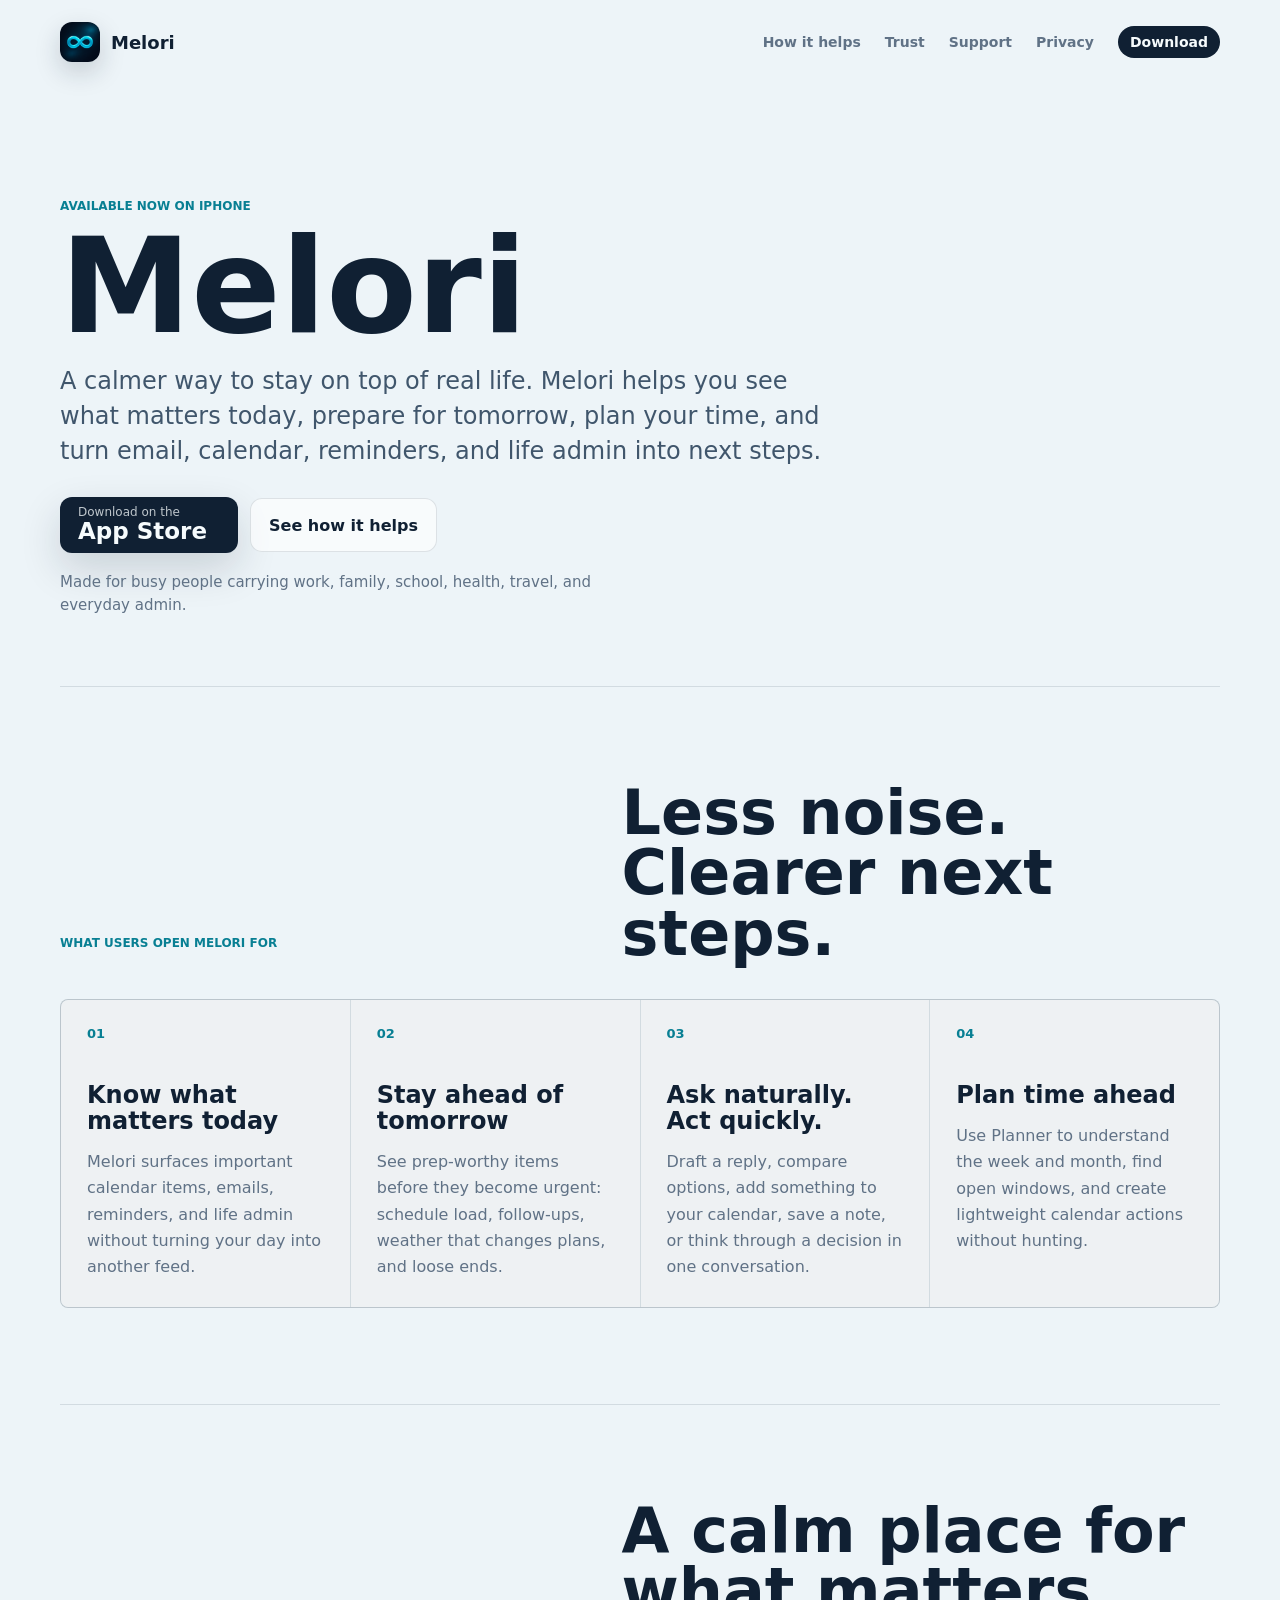
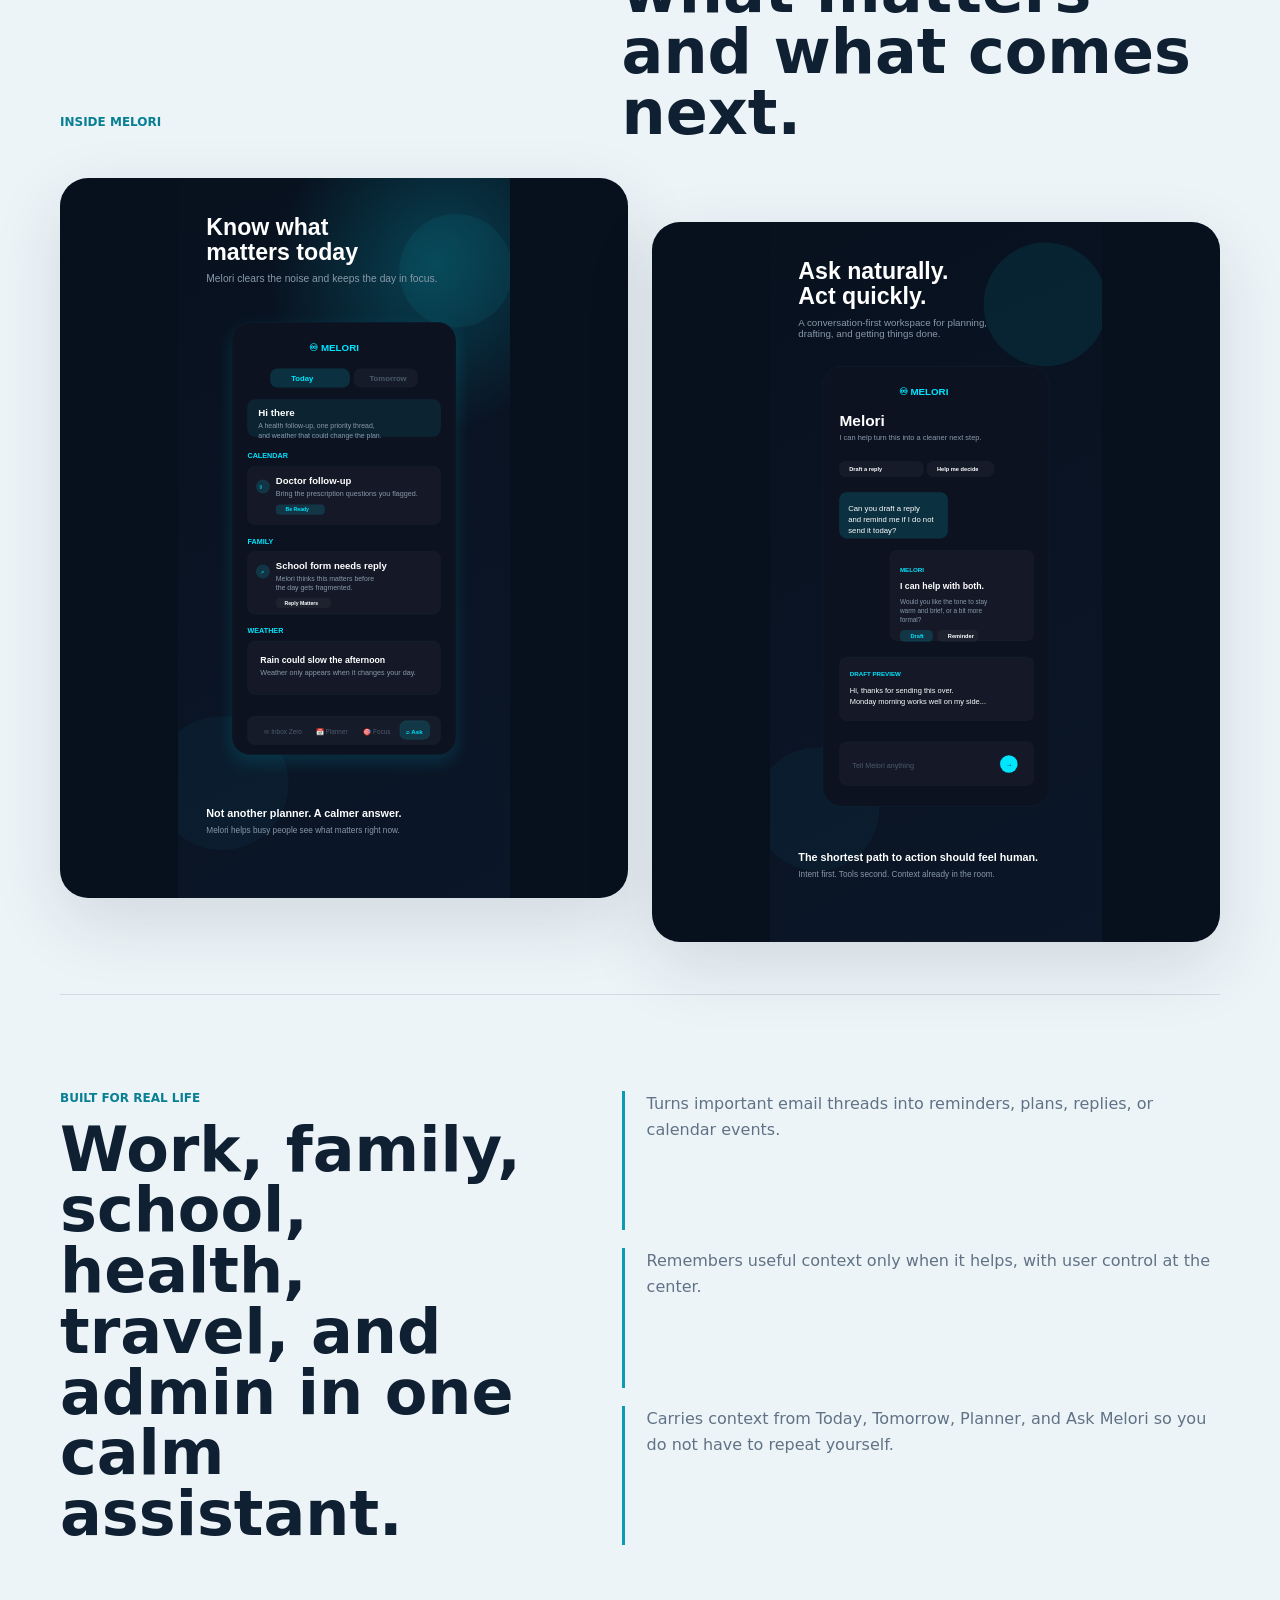
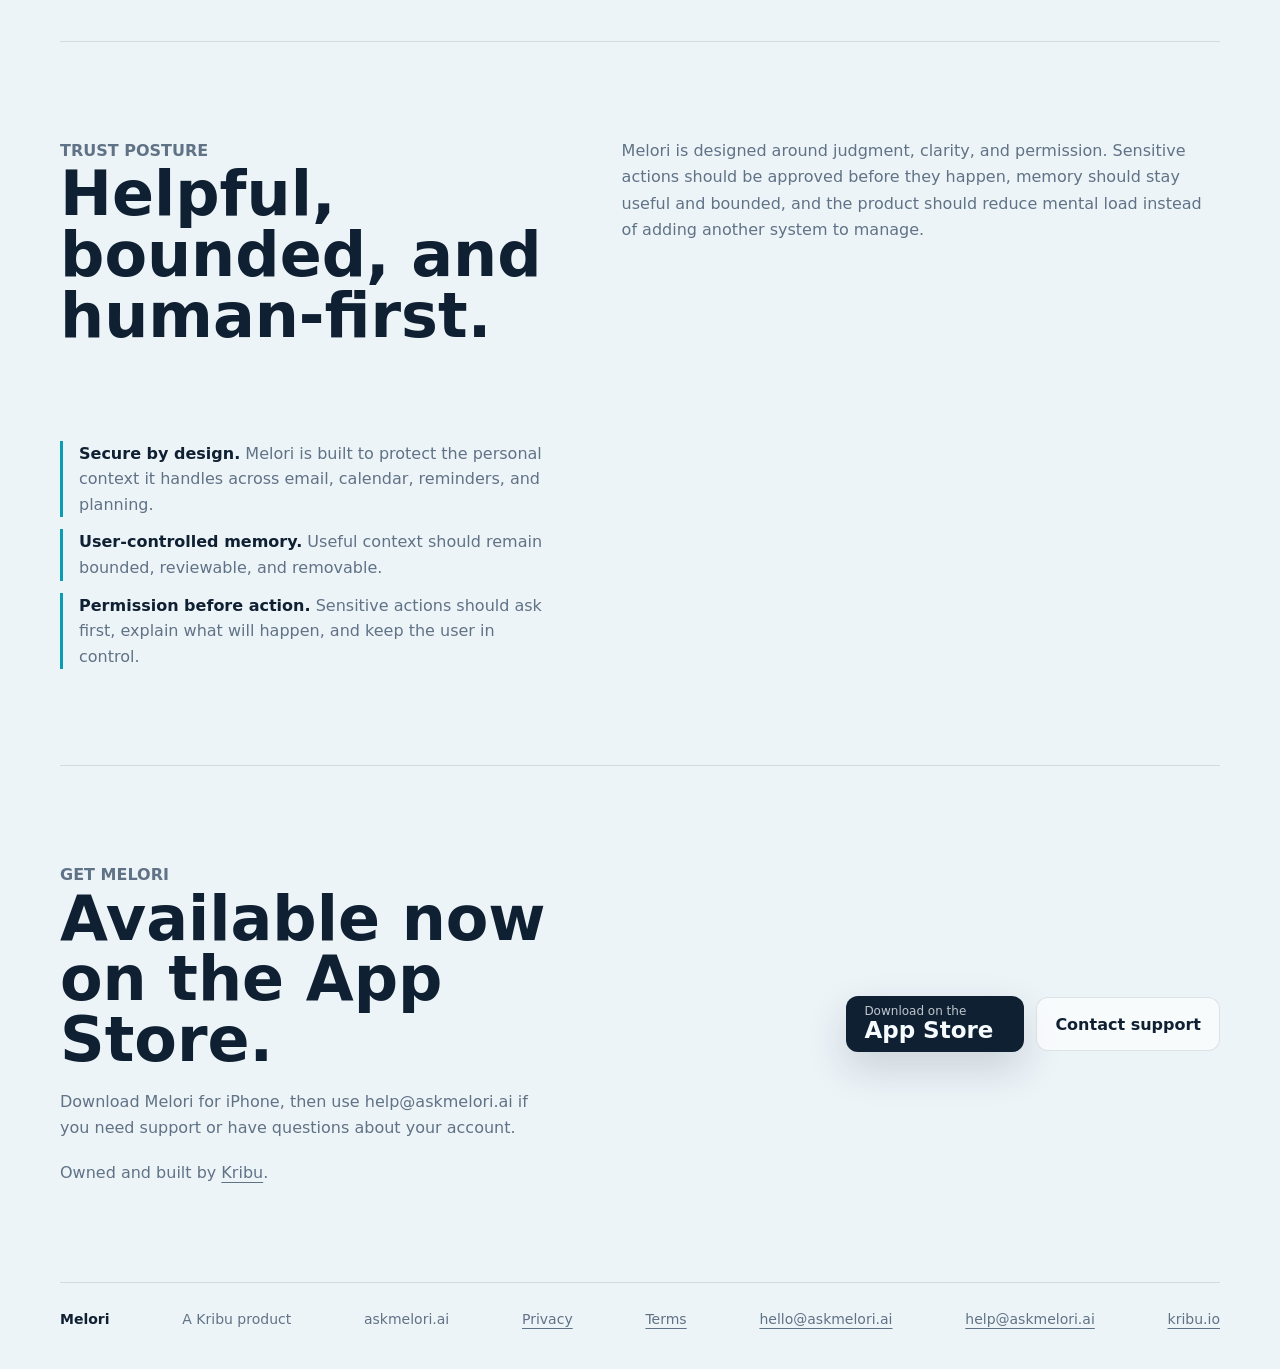
==== commit 936418f9: "Update site for App Store launch" ====
--- a/index.html
+++ b/index.html
@@ -6,7 +6,7 @@
     <title>Melori | Personal AI assistant for email, calendar, reminders, and life admin</title>
     <meta
       name="description"
-      content="Melori is a calm personal AI assistant for email, calendar, reminders, planning, memory, and everyday life admin. Launching May 31, 2026."
+      content="Melori is available now on the App Store. A calm personal AI assistant for email, calendar, reminders, planning, memory, and everyday life admin."
     >
     <meta name="theme-color" content="#edf4f8">
     <meta name="robots" content="index,follow,max-image-preview:large,max-snippet:-1,max-video-preview:-1">
@@ -17,22 +17,22 @@
     <meta property="og:title" content="Melori | Personal AI assistant for real life">
     <meta
       property="og:description"
-      content="A calm AI assistant for email, calendar, reminders, planning, memory, and everyday follow-through."
+      content="Available now on the App Store. A calm AI assistant for email, calendar, reminders, planning, memory, and everyday follow-through."
     >
     <meta property="og:url" content="https://askmelori.ai/">
-    <meta property="og:image" content="https://askmelori.ai/melori-mark.svg">
+    <meta property="og:image" content="https://askmelori.ai/melori-app-icon-1024.png">
     <meta property="og:image:alt" content="Melori logo">
 
     <meta name="twitter:card" content="summary_large_image">
     <meta name="twitter:title" content="Melori | Personal AI assistant for real life">
     <meta
       name="twitter:description"
-      content="A calm AI assistant for email, calendar, reminders, planning, memory, and everyday follow-through."
+      content="Available now on the App Store. A calm AI assistant for email, calendar, reminders, planning, memory, and everyday follow-through."
     >
-    <meta name="twitter:image" content="https://askmelori.ai/melori-mark.svg">
-
-    <link rel="icon" href="/melori-mark.svg" type="image/svg+xml">
-    <link rel="apple-touch-icon" href="/melori-mark.svg">
+    <meta name="twitter:image" content="https://askmelori.ai/melori-app-icon-1024.png">
+
+    <link rel="icon" href="/melori-logo-square-512.png" type="image/png">
+    <link rel="apple-touch-icon" href="/melori-logo-square-512.png">
     <link rel="stylesheet" href="/styles.css">
 
     <script type="application/ld+json">
@@ -41,7 +41,7 @@
         "@type": "Organization",
         "name": "Melori",
         "url": "https://askmelori.ai/",
-        "logo": "https://askmelori.ai/melori-mark.svg",
+        "logo": "https://askmelori.ai/melori-app-icon-1024.png",
         "parentOrganization": {
           "@type": "Organization",
           "name": "Kribu",
@@ -57,8 +57,9 @@
         "@type": "SoftwareApplication",
         "name": "Melori",
         "applicationCategory": "ProductivityApplication",
-        "operatingSystem": "iOS, Android, Web",
+        "operatingSystem": "iOS",
         "url": "https://askmelori.ai/",
+        "downloadUrl": "https://apps.apple.com/us/app/melori/id6761336981",
         "description": "A calm personal AI assistant for email, calendar, reminders, planning, memory, and everyday life admin.",
         "publisher": {
           "@type": "Organization",
@@ -67,41 +68,46 @@
         },
         "offers": {
           "@type": "Offer",
-          "availability": "https://schema.org/PreOrder",
-          "url": "https://askmelori.ai/"
+          "availability": "https://schema.org/InStock",
+          "url": "https://apps.apple.com/us/app/melori/id6761336981",
+          "price": "0",
+          "priceCurrency": "USD"
         }
       }
     </script>
   </head>
   <body>
-    <div class="launch-banner" role="status">
-      <span>Coming soon</span>
-      <strong>Launching May 31, 2026</strong>
-    </div>
-
     <header class="site-header" aria-label="Primary navigation">
       <a class="brand" href="/" aria-label="Melori home">
-        <img src="/melori-mark.svg" alt="" width="36" height="36">
+        <img src="/melori-logo-square-512.png" alt="" width="40" height="40">
         <span>Melori</span>
       </a>
       <nav class="nav-links" aria-label="Page links">
         <a href="#how">How it helps</a>
         <a href="#trust">Trust</a>
-        <a href="#join">Join list</a>
+        <a href="#support">Support</a>
         <a href="/privacy.html">Privacy</a>
-        <a href="https://kribu.io/">Kribu</a>
+        <a class="nav-cta" href="https://apps.apple.com/us/app/melori/id6761336981">Download</a>
       </nav>
     </header>
 
     <main>
       <section class="hero" aria-labelledby="hero-title">
         <div class="hero-copy">
-          <p class="eyebrow">Personal AI assistant</p>
+          <p class="eyebrow">Available now on iPhone</p>
           <h1 id="hero-title">Melori</h1>
           <p class="hero-lede">
             A calmer way to stay on top of real life. Melori helps you see what matters today,
             prepare for tomorrow, plan your time, and turn email, calendar, reminders, and life admin into next steps.
           </p>
+          <div class="hero-actions" aria-label="Download Melori">
+            <a class="app-store-cta" href="https://apps.apple.com/us/app/melori/id6761336981">
+              <span>Download on the</span>
+              <strong>App Store</strong>
+            </a>
+            <a class="secondary-cta" href="#how">See how it helps</a>
+          </div>
+          <p class="hero-note">Made for busy people carrying work, family, school, health, travel, and everyday admin.</p>
         </div>
       </section>
 
@@ -173,20 +179,20 @@
         </ul>
       </section>
 
-      <section class="bottom-cta" id="join" aria-labelledby="join-title">
+      <section class="bottom-cta" id="support" aria-labelledby="support-title">
         <div>
-          <p class="eyebrow">Early access</p>
-          <h2 id="join-title">Join the list for askmelori.ai.</h2>
-          <p>Launching May 31, 2026. We will use your email only for Melori launch updates and access.</p>
+          <p class="eyebrow">Get Melori</p>
+          <h2 id="support-title">Available now on the App Store.</h2>
+          <p>Download Melori for iPhone, then use help@askmelori.ai if you need support or have questions about your account.</p>
           <p class="owned">Owned and built by <a href="https://kribu.io/">Kribu</a>.</p>
         </div>
-        <form class="signup" action="mailto:hello@askmelori.ai" method="post" enctype="text/plain">
-          <label for="email">Email address</label>
-          <div class="signup-row">
-            <input id="email" name="email" type="email" autocomplete="email" placeholder="you@example.com" required>
-            <button type="submit">Request access</button>
-          </div>
-        </form>
+        <div class="support-actions">
+          <a class="app-store-cta" href="https://apps.apple.com/us/app/melori/id6761336981">
+            <span>Download on the</span>
+            <strong>App Store</strong>
+          </a>
+          <a class="secondary-cta" href="mailto:help@askmelori.ai?subject=Melori%20support">Contact support</a>
+        </div>
       </section>
     </main>
 
@@ -196,6 +202,8 @@
       <span>askmelori.ai</span>
       <a href="/privacy.html">Privacy</a>
       <a href="/terms.html">Terms</a>
+      <a href="mailto:hello@askmelori.ai">hello@askmelori.ai</a>
+      <a href="mailto:help@askmelori.ai">help@askmelori.ai</a>
       <a href="https://kribu.io/">kribu.io</a>
     </footer>
   </body>
--- a/styles.css
+++ b/styles.css
@@ -41,29 +41,6 @@
   text-underline-offset: 4px;
 }
 
-.launch-banner {
-  display: flex;
-  align-items: center;
-  justify-content: center;
-  gap: 12px;
-  min-height: 42px;
-  padding: 9px 18px;
-  color: #f6fbfd;
-  background: #102033;
-  font-size: 14px;
-  line-height: 1.35;
-  text-align: center;
-}
-
-.launch-banner span {
-  color: rgba(246, 251, 253, 0.74);
-  font-weight: 680;
-}
-
-.launch-banner strong {
-  font-weight: 820;
-}
-
 .site-header,
 main,
 .site-footer {
@@ -107,7 +84,7 @@
 
 .brand img {
   border-radius: 12px;
-  box-shadow: 0 10px 26px rgba(11, 156, 180, 0.22);
+  box-shadow: 0 10px 26px rgba(16, 32, 51, 0.18);
 }
 
 .nav-links {
@@ -123,6 +100,13 @@
 
 .nav-links a:hover {
   color: var(--ink);
+}
+
+.nav-cta {
+  padding: 8px 12px;
+  border-radius: 999px;
+  color: #f6fbfd !important;
+  background: var(--ink);
 }
 
 .hero {
@@ -168,6 +152,68 @@
   color: #40566c;
   font-size: clamp(19px, 2.2vw, 24px);
   line-height: 1.46;
+}
+
+.hero-actions,
+.support-actions {
+  display: flex;
+  flex-wrap: wrap;
+  align-items: center;
+  gap: 12px;
+  margin-top: 28px;
+}
+
+.app-store-cta,
+.secondary-cta {
+  min-height: 54px;
+  border-radius: 12px;
+  text-decoration: none;
+}
+
+.app-store-cta {
+  display: inline-flex;
+  flex-direction: column;
+  justify-content: center;
+  min-width: 178px;
+  padding: 9px 18px 10px;
+  color: #f6fbfd;
+  background: var(--ink);
+  box-shadow: 0 16px 40px rgba(16, 32, 51, 0.16);
+}
+
+.app-store-cta span {
+  font-size: 12px;
+  line-height: 1.05;
+  color: rgba(246, 251, 253, 0.76);
+}
+
+.app-store-cta strong {
+  font-size: 23px;
+  line-height: 1.05;
+}
+
+.secondary-cta {
+  display: inline-flex;
+  align-items: center;
+  justify-content: center;
+  padding: 0 18px;
+  border: 1px solid var(--line);
+  color: var(--ink);
+  background: rgba(255, 255, 255, 0.62);
+  font-weight: 760;
+}
+
+.app-store-cta:hover,
+.secondary-cta:hover {
+  transform: translateY(-1px);
+}
+
+.hero-note {
+  max-width: 560px;
+  margin: 18px 0 0;
+  color: var(--muted);
+  font-size: 15px;
+  line-height: 1.55;
 }
 
 .signup {
@@ -379,6 +425,11 @@
   justify-self: end;
 }
 
+.bottom-cta .support-actions {
+  justify-self: end;
+  margin-top: 0;
+}
+
 .legal-page {
   max-width: 820px;
   padding: clamp(56px, 8vw, 92px) 0 clamp(72px, 10vw, 118px);
@@ -458,14 +509,6 @@
 }
 
 @media (max-width: 620px) {
-  .launch-banner {
-    flex-direction: column;
-    gap: 2px;
-    min-height: 58px;
-    padding: 9px 14px;
-    font-size: 13px;
-  }
-
   .site-header,
   main,
   .site-footer {
@@ -499,6 +542,17 @@
 
   .hero-lede {
     font-size: 18px;
+  }
+
+  .hero-actions,
+  .support-actions {
+    align-items: stretch;
+    flex-direction: column;
+  }
+
+  .app-store-cta,
+  .secondary-cta {
+    width: 100%;
   }
 
   .signup-row {
